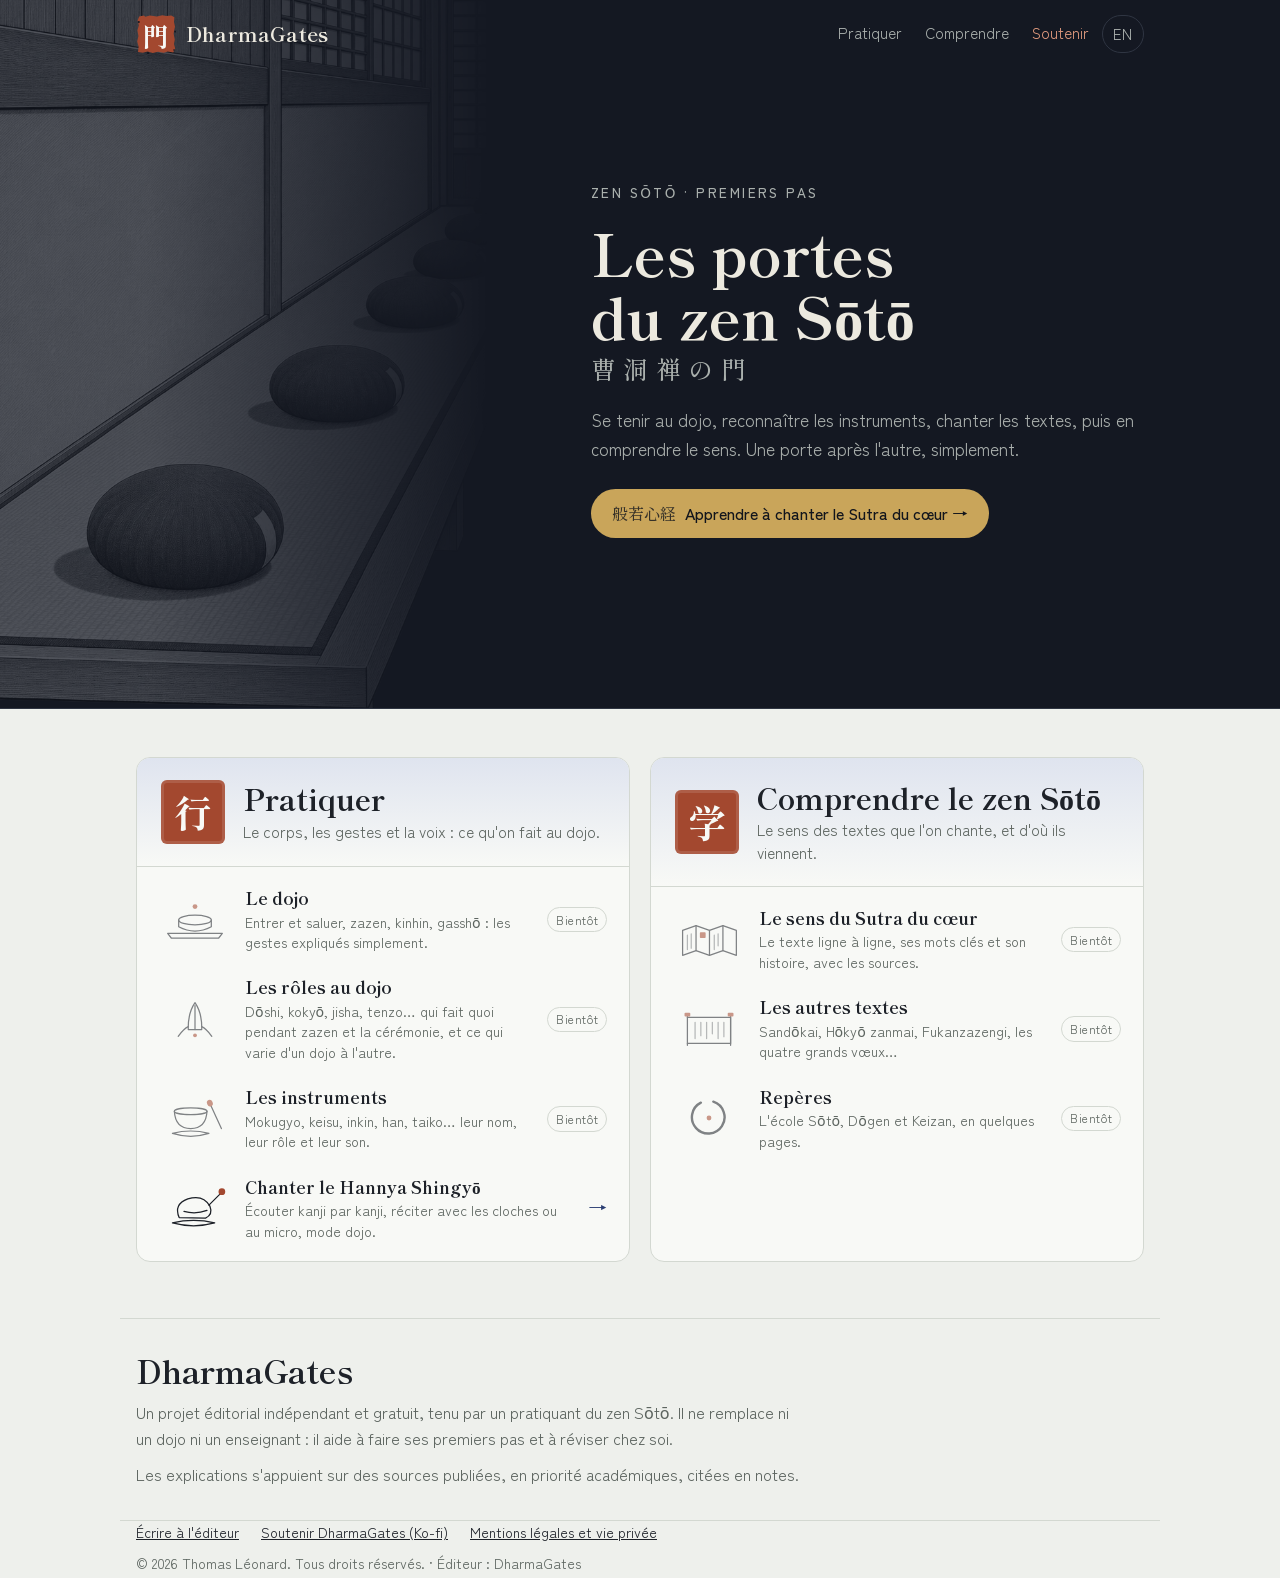
==== index.html @ bea6ca9a "Accueil : estrade du dojo en filigrane sur fond d'encre, calée dans le coin haut gauche (maquette Z2" ====
<!doctype html>
<html lang="fr">
<head>
<meta charset="utf-8">
<meta name="viewport" content="width=device-width,initial-scale=1">
<!-- Généré par outils/accueil-site.py : modifier ce script, pas ce fichier. -->
<title>DharmaGates · Pratiquer et comprendre le zen Sōtō</title>
<meta name="description" content="Apprendre les bases du zen Sōtō : les gestes du dojo, les instruments, le chant des textes, et le sens de ces textes, à commencer par le Sutra du cœur (Hannya Shingyō).">
<link rel="canonical" href="https://dharmagates.eu/">
<link rel="alternate" hreflang="fr" href="https://dharmagates.eu/">
<link rel="alternate" hreflang="en" href="https://dharmagates.eu/en/">
<link rel="alternate" hreflang="x-default" href="https://dharmagates.eu/">
<meta property="og:type" content="website">
<meta property="og:site_name" content="DharmaGates">
<meta property="og:title" content="DharmaGates · Pratiquer et comprendre le zen Sōtō">
<meta property="og:description" content="Les gestes du dojo, les instruments, le chant et le sens des textes, à commencer par le Sutra du cœur.">
<meta property="og:url" content="https://dharmagates.eu/">
<meta property="og:locale" content="fr_FR">
<meta property="og:image" content="https://dharmagates.eu/hannya-shingyo/partage.png">
<meta property="og:image:width" content="1200">
<meta property="og:image:height" content="630">
<meta property="og:image:alt" content="Sceau DharmaGates : le kanji 門 (la porte) sur une pierre rouge usée">
<meta name="twitter:card" content="summary_large_image">
<link rel="icon" href="hannya-shingyo/favicon.svg" type="image/svg+xml">
<link rel="alternate icon" href="hannya-shingyo/hannya.ico">
<link rel="stylesheet" href="https://fonts.googleapis.com/css2?family=Shippori+Mincho:wght@500;700&family=Zen+Kaku+Gothic+New:wght@400;500;700&display=swap">
<link rel="stylesheet" href="site.css">
</head>
<body>

<header class="wrap top">
  <a class="brand" href="./" aria-label="DharmaGates, accueil"><svg class="seal" viewBox="0 0 200 200" aria-hidden="true"><path d="M 16 12 L 40 8 L 46 14 L 70 7 L 104 12 L 132 6 L 150 10 L 176 8 L 192 16 L 190 40 L 195 64 L 188 98 L 194 128 L 190 150 L 196 172 L 186 193 L 160 188 L 138 194 L 110 189 L 84 195 L 58 188 L 34 194 L 10 190 L 13 164 L 6 138 L 12 110 L 7 82 L 14 56 L 8 32 Z"/><g class="wear"><circle cx="14" cy="40" r="5"/><circle cx="60" cy="196" r="6"/><circle cx="196" cy="88" r="5"/><circle cx="190" cy="180" r="4"/></g><text x="100" y="106" text-anchor="middle" dominant-baseline="central" font-weight="700" font-size="128">門</text></svg><span aria-hidden="true">DharmaGates</span></a>
  <nav class="menu" aria-label="Menu principal">
    <ul>
      <li><a href="#pratiquer">Pratiquer</a></li>
      <li><a href="#comprendre">Comprendre</a></li>
      <li class="don" data-don hidden><a data-don href="#">Soutenir</a></li>
      <li class="lang"><a href="en/" hreflang="en" lang="en" aria-label="English version">EN</a></li>
    </ul>
  </nav>
</header>

<main>
  <div class="hero">
    <!-- Fond d'encre qui remonte derrière l'en-tête, avec l'estrade du dojo en filigrane calée dans le coin haut gauche -->
    <div class="encre" aria-hidden="true"><img src="accueil-dojo.webp" alt="" width="926" height="1463"></div>
    <div class="wrap"><div class="hero-text">
      <p class="eyebrow">Zen Sōtō · premiers pas</p>
      <h1>Les portes du zen Sōtō<span class="jp" lang="ja">曹洞禅の門</span></h1>
      <p class="lead">Se tenir au dojo, reconnaître les instruments, chanter les textes, puis en comprendre le sens. Une porte après l'autre, simplement.</p>
      <a class="cta" href="hannya-shingyo/fr/"><span class="jp" lang="ja" aria-hidden="true">般若心経</span> Apprendre à chanter le Sutra du cœur →</a>
    </div></div>
  </div>

  <!-- Deux portes. Une ligne « soon » devient un lien (href) quand sa page est en ligne. -->
  <div class="wrap gates">
    <section class="gate" id="pratiquer" aria-labelledby="g1">
      <header><span class="kanji" lang="ja" aria-hidden="true">行</span><div><h2 id="g1">Pratiquer</h2><p>Le corps, les gestes et la voix : ce qu'on fait au dojo.</p></div></header>
      <ul>
      <li><div class="item soon"><span class="pic" aria-hidden="true"><svg viewBox="0 0 150 100"><path d="M18 78 L132 78 L124 88 L26 88 Z"/><ellipse cx="75" cy="50" rx="34" ry="10"/><path d="M41 50 L41 64 Q75 82 109 64 L109 50"/><circle class="fill" cx="75" cy="22" r="5"/></svg></span><span class="t"><b>Le dojo</b><small>Entrer et saluer, zazen, kinhin, gasshō : les gestes expliqués simplement.</small></span><span class="tag">Bientôt</span></div></li>
      <li><div class="item soon"><span class="pic" aria-hidden="true"><svg viewBox="0 0 150 100"><path d="M75 16 Q60 38 61 72 L89 72 Q90 38 75 16 Z"/><path d="M75 22 L75 72"/><path d="M40 86 Q52 70 61 66 M110 86 Q98 70 89 66"/><circle class="fill" cx="75" cy="84" r="4"/></svg></span><span class="t"><b>Les rôles au dojo</b><small>Dōshi, kokyō, jisha, tenzo… qui fait quoi pendant zazen et la cérémonie, et ce qui varie d'un dojo à l'autre.</small></span><span class="tag">Bientôt</span></div></li>
      <li><div class="item soon"><span class="pic" aria-hidden="true"><svg viewBox="0 0 150 100"><ellipse cx="66" cy="34" rx="34" ry="7"/><path d="M32 34 Q34 70 66 70 Q98 70 100 34"/><path d="M28 80 Q66 70 104 80 Q66 92 28 80 Z"/><path d="M108 22 L130 70"/><ellipse class="fill" cx="106" cy="17" rx="6" ry="7" transform="rotate(-24 106 17)"/></svg></span><span class="t"><b>Les instruments</b><small>Mokugyo, keisu, inkin, han, taiko… leur nom, leur rôle et leur son.</small></span><span class="tag">Bientôt</span></div></li>
      <li><a class="item" href="hannya-shingyo/fr/"><span class="pic" aria-hidden="true"><svg viewBox="0 0 150 100"><path d="M42 70 Q30 42 60 31 Q92 21 106 46 Q113 64 97 71 Z"/><path d="M52 57 Q76 64 100 55"/><path d="M28 81 Q72 71 116 81 Q72 93 28 81 Z"/><path d="M128 20 L104 44"/><circle class="fill" cx="131" cy="16" r="7"/></svg></span><span class="t"><b>Chanter le Hannya Shingyō</b><small>Écouter kanji par kanji, réciter avec les cloches ou au micro, mode dojo.</small></span><span class="go" aria-hidden="true">→</span></a></li>
      </ul>
    </section>
    <section class="gate" id="comprendre" aria-labelledby="g2">
      <header><span class="kanji" lang="ja" aria-hidden="true">学</span><div><h2 id="g2">Comprendre le zen Sōtō</h2><p>Le sens des textes que l'on chante, et d'où ils viennent.</p></div></header>
      <ul>
      <li><div class="item soon"><span class="pic" aria-hidden="true"><svg viewBox="0 0 150 100"><path d="M20 30 L48 20 L76 30 L104 20 L132 30 L132 82 L104 72 L76 82 L48 72 L20 82 Z"/><path d="M48 20 L48 72 M76 30 L76 82 M104 20 L104 72"/><path d="M30 40 L30 70 M38 37 L38 67 M86 40 L86 70 M94 37 L94 62" opacity=".55"/><rect class="fill" x="56" y="34" width="12" height="12" rx="1.5"/></svg></span><span class="t"><b>Le sens du Sutra du cœur</b><small>Le texte ligne à ligne, ses mots clés et son histoire, avec les sources.</small></span><span class="tag">Bientôt</span></div></li>
      <li><div class="item soon"><span class="pic" aria-hidden="true"><svg viewBox="0 0 150 100"><path d="M30 22 L30 84 M120 22 L120 84"/><path d="M30 26 L120 26 L120 80 L30 80" /><path d="M46 36 L46 70 M58 36 L58 64 M70 36 L70 70 M82 36 L82 60 M94 36 L94 70 M106 36 L106 66" opacity=".55"/><rect class="fill" x="24" y="16" width="12" height="8" rx="2"/><rect class="fill" x="114" y="16" width="12" height="8" rx="2"/></svg></span><span class="t"><b>Les autres textes</b><small>Sandōkai, Hōkyō zanmai, Fukanzazengi, les quatre grands vœux…</small></span><span class="tag">Bientôt</span></div></li>
      <li><div class="item soon"><span class="pic" aria-hidden="true"><svg viewBox="0 0 150 100"><path d="M84 16 A34 34 0 1 1 58 18" stroke-width="5"/><circle class="fill" cx="75" cy="50" r="5"/></svg></span><span class="t"><b>Repères</b><small>L'école Sōtō, Dōgen et Keizan, en quelques pages.</small></span><span class="tag">Bientôt</span></div></li>
      </ul>
    </section>
  </div>

  <section class="wrap about" aria-labelledby="apropos">
    <h2 id="apropos">DharmaGates</h2>
    <p>Un projet éditorial indépendant et gratuit, tenu par un pratiquant du zen Sōtō. Il ne remplace ni un dojo ni un enseignant : il aide à faire ses premiers pas et à réviser chez soi.</p>
    <p>Les explications s'appuient sur des sources publiées, en priorité académiques, citées en notes.</p>
  </section>
</main>

<footer class="wrap">
  <ul>
    <li><a href="mailto:dharmagates.contact@gmail.com">Écrire à l'éditeur</a></li>
    <li data-don hidden><a data-don href="#">Soutenir DharmaGates (Ko-fi)</a></li>
    <li><a href="hannya-shingyo/mentions.html">Mentions légales et vie privée</a></li>
  </ul>
  <p>© 2026 Thomas Léonard. Tous droits réservés. · Éditeur : DharmaGates</p>
</footer>

<script src="hannya-shingyo/dons.js"></script>
</body>
</html>
---- site.css ----
/* Accueil du site DharmaGates : mêmes couleurs, polices et sceau que l'outil Hannya Shingyō. */
:root{
  --bg:#eef0ec; --surface:#f8f9f6; --ink:#1d2128; --muted:#5d6560; --line:#d3d8d1;
  --accent:#2c3f73; --accent-soft:#dfe4ef; --on-accent:#f8f9f6; --seal:#a3482f; --soon:#e6e8e3;
  --f-display:"Shippori Mincho","Yu Mincho","Hiragino Mincho ProN",Georgia,serif;
  --f-body:"Zen Kaku Gothic New","Yu Gothic","Segoe UI",system-ui,sans-serif;
  color-scheme:light;
}
@media (prefers-color-scheme:dark){
  :root:not([data-theme="light"]){
    --bg:#12151c; --surface:#1a1e27; --ink:#e6e4dc; --muted:#9aa09a; --line:#2d323d;
    --accent:#c9a55a; --accent-soft:#29271f; --on-accent:#12151c; --soon:#20242d; color-scheme:dark;
  }
}
:root[data-theme="dark"]{
  --bg:#12151c; --surface:#1a1e27; --ink:#e6e4dc; --muted:#9aa09a; --line:#2d323d;
  --accent:#c9a55a; --accent-soft:#29271f; --on-accent:#12151c; --soon:#20242d; color-scheme:dark;
}
*{box-sizing:border-box}
html{scroll-behavior:smooth}
html,body{margin:0}
body{background:var(--bg);color:var(--ink);font:16px/1.65 var(--f-body)}
a{color:inherit}
:focus-visible{outline:2px solid var(--accent);outline-offset:2px}
.wrap{max-width:1040px;margin:0 auto;padding:0 16px}

/* En-tête : sceau + nom à gauche, menu à droite (sous le nom sur téléphone) */
.top{display:flex;align-items:center;justify-content:space-between;gap:12px 24px;flex-wrap:wrap;padding-top:14px;padding-bottom:14px}
.brand{display:inline-flex;align-items:center;gap:10px;color:var(--ink);text-decoration:none}
.brand .seal{width:40px;height:40px;flex:none}
.brand .seal path{fill:var(--seal)}
.brand .seal .wear{fill:var(--bg)}
.brand .seal text{fill:#f8f9f6;font-family:var(--f-display)}
.brand span{font:700 20px/1 var(--f-display);letter-spacing:.01em}
.menu ul{list-style:none;margin:0;padding:0;display:flex;flex-wrap:wrap;gap:4px 2px}
.menu a{display:block;padding:.35em .7em;border-radius:999px;text-decoration:none;font-size:.95em;color:var(--muted)}
.menu a:hover,.menu a:focus-visible{color:var(--ink);background:var(--accent-soft)}
.menu .don a{color:var(--seal)}
.menu .lang a{border:1px solid var(--line)}
@media (prefers-color-scheme:dark){:root:not([data-theme="light"]) .menu .don a{color:#d98a6e}}
:root[data-theme="dark"] .menu .don a{color:#d98a6e}

/* Ouverture : en-tête et titre sur fond d'encre, l'estrade du dojo en filigrane dans le coin haut gauche.
   Le fond (.encre) remonte derrière l'en-tête ; l'image est rognée en haut et à gauche et s'efface vers la droite. */
.top,.hero{--ink:#ece9df;--muted:#aab0ad;--line:#2f3542;--accent:#c9a55a;--accent-soft:#262b38;--on-accent:#12151c;--bg:#141822;color:var(--ink)}
.top{position:relative;z-index:2}
.top .menu .don a{color:#e09a7e}
body{overflow-x:hidden}
.hero{position:relative;padding:0;border-bottom:1px solid #2f3542}
.hero .encre{position:absolute;left:0;right:0;bottom:0;top:-220px;z-index:0;overflow:hidden;background:#141822;pointer-events:none}
.hero .encre img{position:absolute;left:-72px;top:-78px;height:calc(100% + 152px);width:auto;opacity:.26;
  -webkit-mask:linear-gradient(90deg,#000 34%,transparent 88%);mask:linear-gradient(90deg,#000 34%,transparent 88%)}
.hero .wrap{position:relative;z-index:1;min-height:min(640px,74vh);display:flex;align-items:center}
.hero-text{margin-left:min(43vw,455px);max-width:620px;padding:20px 0 76px}
.eyebrow{margin:0;font:500 .85em var(--f-body);letter-spacing:.18em;text-transform:uppercase;color:var(--muted)}
h1{font:700 clamp(36px,4.6vw,64px)/1.08 var(--f-display);margin:.3em 0 0;max-width:13em;text-wrap:balance}
h1 .jp{display:block;margin-top:.35em;font-size:.42em;font-weight:500;letter-spacing:.3em;color:var(--muted)}
.lead{max-width:34em;margin:1.4em 0 0;font-size:1.08em;color:var(--muted)}

/* Bouton d'entrée directe dans l'outil, sous l'accroche */
.cta{display:inline-flex;align-items:center;gap:.6em;margin-top:26px;padding:.7em 1.3em;border-radius:999px;background:var(--accent);color:var(--on-accent);text-decoration:none;font-weight:500}
.cta:hover,.cta:focus-visible{filter:brightness(1.1)}
.cta .jp{font-family:var(--f-display);opacity:.8;white-space:nowrap}
@media (max-width:420px){.cta .jp{display:none}}

/* Les deux portes : Pratiquer (行) et Comprendre (学) */
.gates{display:grid;grid-template-columns:1fr 1fr;gap:20px;padding-top:48px}
.gate{background:var(--surface);border:1px solid var(--line);border-radius:14px;overflow:hidden;scroll-margin-top:16px}
.gate > header{display:flex;gap:18px;align-items:center;padding:22px 24px;border-bottom:1px solid var(--line);background:linear-gradient(var(--accent-soft),var(--surface))}
.gate .kanji{flex:none;display:flex;align-items:center;justify-content:center;width:64px;height:64px;border-radius:6px;background:var(--seal);color:#f8f9f6;font:700 38px/1 var(--f-display);box-shadow:inset 0 0 0 3px rgba(255,255,255,.12)}
.gate h2{font:700 clamp(24px,3vw,30px)/1.15 var(--f-display);margin:0}
.gate header p{margin:.25em 0 0;color:var(--muted);font-size:.95em;line-height:1.5}
.gate ul{list-style:none;margin:0;padding:8px}
.item{display:flex;gap:14px;align-items:center;padding:12px 14px;border-radius:10px;text-decoration:none;color:inherit}
a.item:hover,a.item:focus-visible{background:var(--accent-soft)}
.item .pic{flex:none;width:72px;height:52px;color:var(--ink)}
.item .pic svg{width:100%;height:100%;fill:none;stroke:currentColor;stroke-width:2.6;stroke-linecap:round;stroke-linejoin:round}
.item .pic svg .fill{fill:var(--seal);stroke:none}
.item .t{flex:1;min-width:0}
.item b{display:block;font:700 1.08em/1.3 var(--f-display)}
.item small{display:block;color:var(--muted);font-size:.88em;line-height:1.45;margin-top:.15em}
.item .go{flex:none;color:var(--accent);font-size:1.2em}
.item.soon .pic{opacity:.55}
.tag{flex:none;align-self:center;font-size:.75em;letter-spacing:.05em;padding:.15em .65em;border-radius:999px;border:1px solid var(--line);color:var(--muted);white-space:nowrap}
@media (max-width:760px){.gates{grid-template-columns:1fr}}
@media (max-width:420px){.item{gap:10px;padding:12px 8px}.item .pic{width:52px;height:40px}.gate > header{padding:18px 16px}}

/* Ce qu'est le site, en deux phrases */
.about{margin-top:56px;padding-top:32px;padding-bottom:32px;border-top:1px solid var(--line);border-bottom:1px solid var(--line)}
.about h2{font:700 clamp(24px,3.4vw,32px)/1.2 var(--f-display);margin:0}
.about p{max-width:42em;margin:.6em 0 0;color:var(--muted)}

footer{padding:28px 0 40px;font-size:.88em;color:var(--muted)}
footer ul{list-style:none;padding:0;margin:0 0 .6em;display:flex;flex-wrap:wrap;gap:6px 22px}
footer a{color:var(--ink)}
footer p{margin:.2em 0}

@media (max-width:900px){
  .hero .wrap{min-height:0;display:block}
  .hero-text{margin-left:0;padding:150px 0 60px}
  .hero .encre img{left:-45px;height:calc(100% + 120px);opacity:.14;-webkit-mask:none;mask:none}
}
@media (max-width:600px){
  .top{flex-direction:column;align-items:flex-start}
}
@media (prefers-reduced-motion:reduce){html{scroll-behavior:auto}}
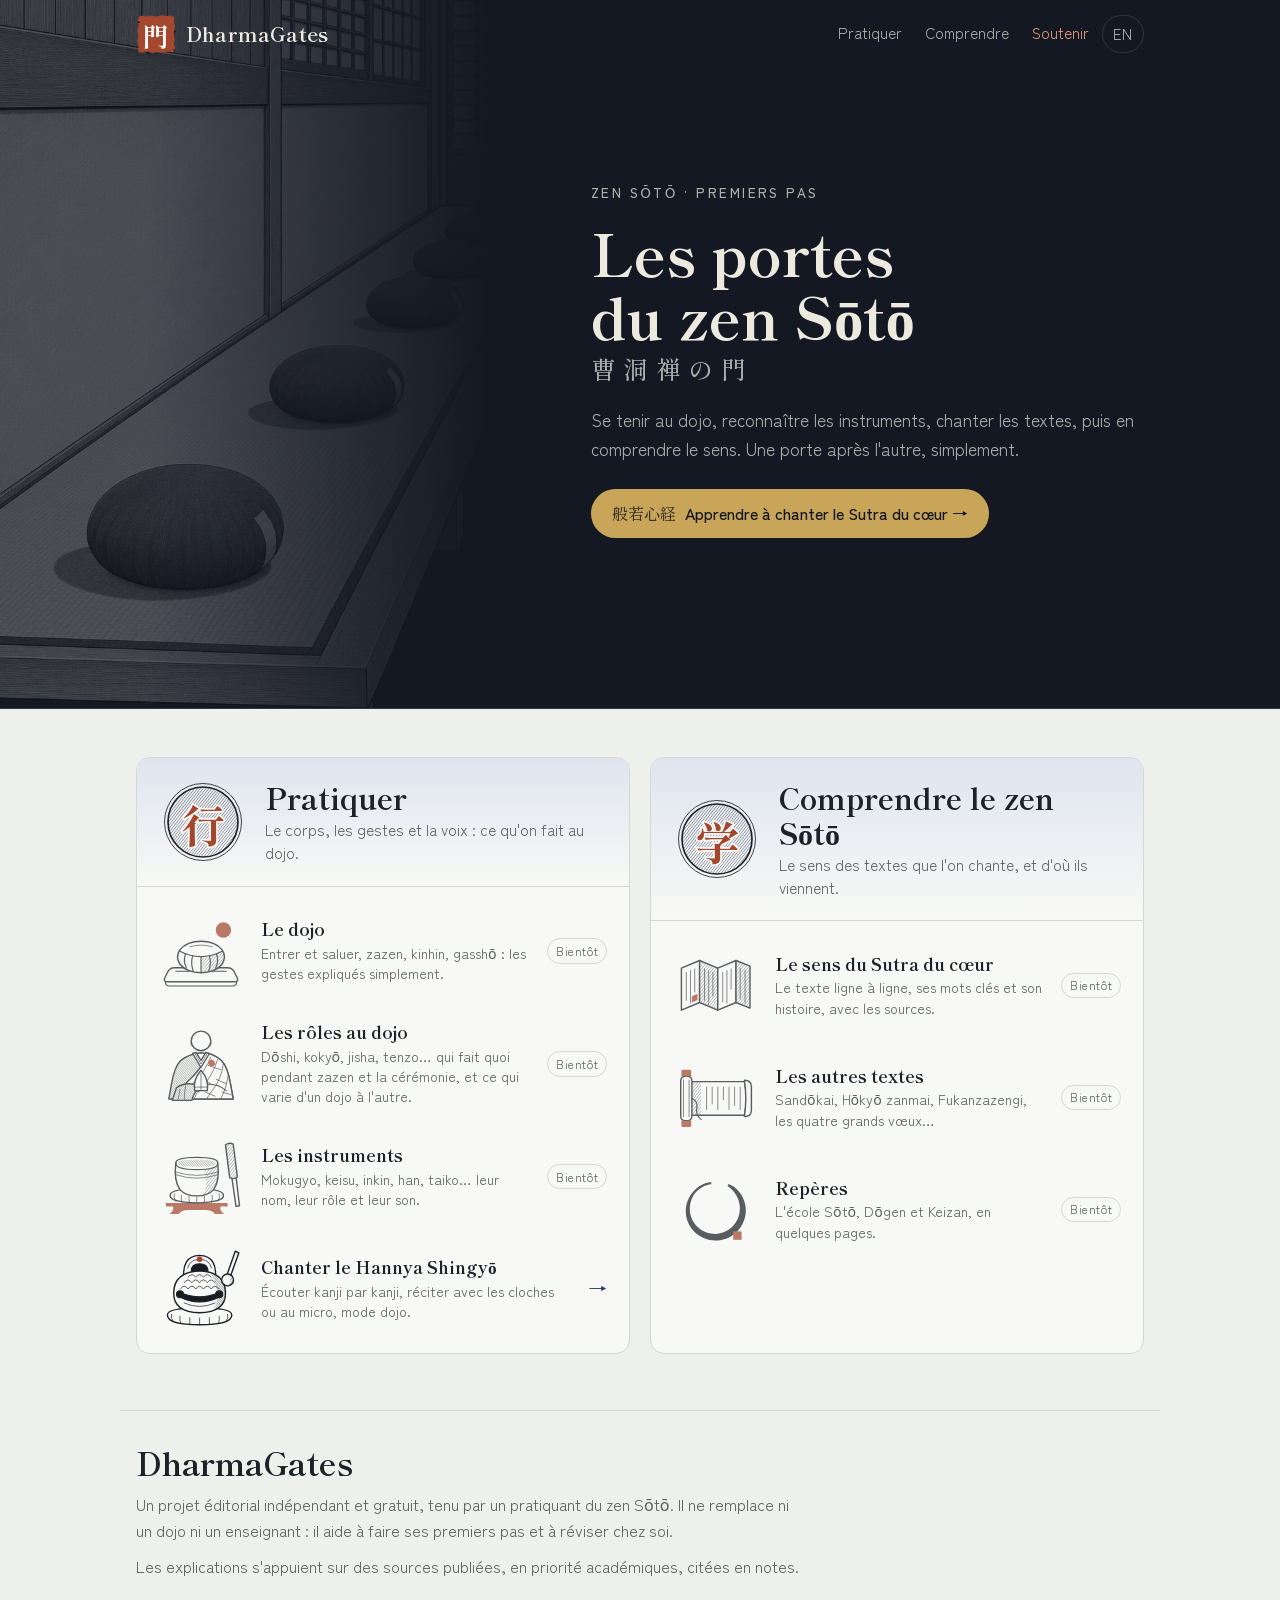
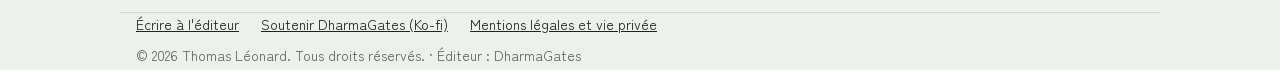
==== commit 24c56abd: "Accueil : emblèmes et pictogrammes façon gravure (trait fin, hachures, touche rouge) Les deux portes" ====
--- a/index.html
+++ b/index.html
@@ -27,6 +27,7 @@
 <link rel="stylesheet" href="site.css">
 </head>
 <body>
+<svg class="defs" width="0" height="0" aria-hidden="true"><defs><pattern id="hach" width="3.2" height="3.2" patternUnits="userSpaceOnUse" patternTransform="rotate(38)"><line class="hl" x1="0" y1="0" x2="0" y2="3.2"/></pattern><pattern id="hach2" width="2.4" height="2.4" patternUnits="userSpaceOnUse" patternTransform="rotate(-42)"><line class="hl" x1="0" y1="0" x2="0" y2="2.4"/></pattern></defs></svg>
 
 <header class="wrap top">
   <a class="brand" href="./" aria-label="DharmaGates, accueil"><svg class="seal" viewBox="0 0 200 200" aria-hidden="true"><path d="M 16 12 L 40 8 L 46 14 L 70 7 L 104 12 L 132 6 L 150 10 L 176 8 L 192 16 L 190 40 L 195 64 L 188 98 L 194 128 L 190 150 L 196 172 L 186 193 L 160 188 L 138 194 L 110 189 L 84 195 L 58 188 L 34 194 L 10 190 L 13 164 L 6 138 L 12 110 L 7 82 L 14 56 L 8 32 Z"/><g class="wear"><circle cx="14" cy="40" r="5"/><circle cx="60" cy="196" r="6"/><circle cx="196" cy="88" r="5"/><circle cx="190" cy="180" r="4"/></g><text x="100" y="106" text-anchor="middle" dominant-baseline="central" font-weight="700" font-size="128">門</text></svg><span aria-hidden="true">DharmaGates</span></a>
@@ -55,20 +56,20 @@
   <!-- Deux portes. Une ligne « soon » devient un lien (href) quand sa page est en ligne. -->
   <div class="wrap gates">
     <section class="gate" id="pratiquer" aria-labelledby="g1">
-      <header><span class="kanji" lang="ja" aria-hidden="true">行</span><div><h2 id="g1">Pratiquer</h2><p>Le corps, les gestes et la voix : ce qu'on fait au dojo.</p></div></header>
+      <header><span class="embleme" aria-hidden="true"><svg viewBox="0 0 120 120"><circle class="e-h" cx="60" cy="60" r="50"/><circle class="e-r1" cx="60" cy="60" r="55"/><circle class="e-r2" cx="60" cy="60" r="50"/><text x="60" y="62" text-anchor="middle" dominant-baseline="central" lang="ja">行</text></svg></span><div><h2 id="g1">Pratiquer</h2><p>Le corps, les gestes et la voix : ce qu'on fait au dojo.</p></div></header>
       <ul>
-      <li><div class="item soon"><span class="pic" aria-hidden="true"><svg viewBox="0 0 150 100"><path d="M18 78 L132 78 L124 88 L26 88 Z"/><ellipse cx="75" cy="50" rx="34" ry="10"/><path d="M41 50 L41 64 Q75 82 109 64 L109 50"/><circle class="fill" cx="75" cy="22" r="5"/></svg></span><span class="t"><b>Le dojo</b><small>Entrer et saluer, zazen, kinhin, gasshō : les gestes expliqués simplement.</small></span><span class="tag">Bientôt</span></div></li>
-      <li><div class="item soon"><span class="pic" aria-hidden="true"><svg viewBox="0 0 150 100"><path d="M75 16 Q60 38 61 72 L89 72 Q90 38 75 16 Z"/><path d="M75 22 L75 72"/><path d="M40 86 Q52 70 61 66 M110 86 Q98 70 89 66"/><circle class="fill" cx="75" cy="84" r="4"/></svg></span><span class="t"><b>Les rôles au dojo</b><small>Dōshi, kokyō, jisha, tenzo… qui fait quoi pendant zazen et la cérémonie, et ce qui varie d'un dojo à l'autre.</small></span><span class="tag">Bientôt</span></div></li>
-      <li><div class="item soon"><span class="pic" aria-hidden="true"><svg viewBox="0 0 150 100"><ellipse cx="66" cy="34" rx="34" ry="7"/><path d="M32 34 Q34 70 66 70 Q98 70 100 34"/><path d="M28 80 Q66 70 104 80 Q66 92 28 80 Z"/><path d="M108 22 L130 70"/><ellipse class="fill" cx="106" cy="17" rx="6" ry="7" transform="rotate(-24 106 17)"/></svg></span><span class="t"><b>Les instruments</b><small>Mokugyo, keisu, inkin, han, taiko… leur nom, leur rôle et leur son.</small></span><span class="tag">Bientôt</span></div></li>
-      <li><a class="item" href="hannya-shingyo/fr/"><span class="pic" aria-hidden="true"><svg viewBox="0 0 150 100"><path d="M42 70 Q30 42 60 31 Q92 21 106 46 Q113 64 97 71 Z"/><path d="M52 57 Q76 64 100 55"/><path d="M28 81 Q72 71 116 81 Q72 93 28 81 Z"/><path d="M128 20 L104 44"/><circle class="fill" cx="131" cy="16" r="7"/></svg></span><span class="t"><b>Chanter le Hannya Shingyō</b><small>Écouter kanji par kanji, réciter avec les cloches ou au micro, mode dojo.</small></span><span class="go" aria-hidden="true">→</span></a></li>
+      <li><div class="item soon"><span class="pic" aria-hidden="true"><svg viewBox="0 0 120 120"><circle class="a" cx="92" cy="30" r="11"/><path class="s" d="M22 84 L98 84 Q104 84 107 89 L112 99 Q114 104 107 104 L13 104 Q6 104 8 99 L13 89 Q16 84 22 84 Z"/><path class="d" d="M9 104 Q9 110 15 110 L105 110 Q111 110 111 104"/><path class="d" d="M24 89 L96 89"/><path class="s" d="M30 58 Q23 68 30 79 Q40 91 60 91 Q80 91 90 79 Q97 68 90 58 Q80 46 60 46 Q40 46 30 58 Z"/><path class="h" d="M60 69 Q78 68 91 60 Q96 69 90 79 Q80 91 60 91 Z"/><path class="d" d="M29 60 Q60 76 91 60"/><path class="d" d="M38 64 Q34 74 39 84 M48 67 Q45 78 49 89 M60 68 L60 91 M72 67 Q75 78 71 89 M82 64 Q86 74 81 84"/><path class="d f" d="M44 54 Q60 49 76 54"/></svg></span><span class="t"><b>Le dojo</b><small>Entrer et saluer, zazen, kinhin, gasshō : les gestes expliqués simplement.</small></span><span class="tag">Bientôt</span></div></li>
+      <li><div class="item soon"><span class="pic" aria-hidden="true"><svg viewBox="0 0 120 120"><path class="s" d="M60 44 Q42 46 31 55 Q22 64 18 88 L14 110 L106 110 L102 88 Q98 64 89 55 Q78 46 60 44 Z"/><path class="h l" d="M60 44 Q42 46 31 55 Q22 64 18 88 L14 110 L26 110 Q31 93 45 81 Q58 69 66 53 L60 63 L50 45 Z"/><path class="s" d="M71 45 Q80 47 89 55 Q98 64 102 88 L106 110 L26 110 Q31 93 45 81 Q58 69 66 53 Z"/><path class="d f" d="M74 50 Q66 70 52 84 Q38 97 34 110 M84 53 Q76 78 62 92 Q52 102 50 110 M92 60 Q88 84 76 98 Q70 106 68 110 M99 76 Q96 96 88 110"/><path class="d f" d="M70 62 L88 68 M58 80 L74 88 M82 82 L96 88 M44 94 L58 100 M66 100 L80 106 M90 100 L103 104"/><path class="s" d="M48 45 L60 65 L72 45 L67 43.5 L60 55 L53 43.5 Z"/><path class="d f" d="M51 44.5 L60 60 L69 44.5"/><path class="s" d="M51 89 Q36 86 25 94 L19 112 L47 112 Q49 103 54 98 Z"/><path class="h l" d="M51 89 Q36 86 25 94 L19 112 L47 112 Q49 103 54 98 Z"/><path class="d f" d="M30 96 Q29 104 27 112 M38 91 Q36 102 36 112"/><path class="d" d="M69 89 Q84 88 96 98"/><path class="s" d="M51 98 Q48 83 60 69 Q72 83 69 98 Z"/><path class="d f" d="M60 73 L60 98 M52 93 L68 93"/><circle class="s" cx="60" cy="27" r="14"/><path class="d f" d="M46 28 Q44 31 47 34 M74 28 Q76 31 73 34"/><path class="a" d="M72 55 q4 -3 7 1 q3 4 -1 7 q-4 2 -7 -2 q-2 -3 1 -6 Z"/></svg></span><span class="t"><b>Les rôles au dojo</b><small>Dōshi, kokyō, jisha, tenzo… qui fait quoi pendant zazen et la cérémonie, et ce qui varie d'un dojo à l'autre.</small></span><span class="tag">Bientôt</span></div></li>
+      <li><div class="item soon"><span class="pic" aria-hidden="true"><svg viewBox="0 0 120 120"><path class="s" d="M104 60 L110 59 L115 101 L110 102 Z"/><path class="s" d="M95 14 Q101 10 106 13 L112 60 Q107 64 101 61 Z"/><path class="h" d="M95 14 Q101 10 106 13 L112 60 Q107 64 101 61 Z"/><path class="a" d="M10 97 H98 V102 H10 Z M20 102 H88 Q86 107 93 113 H80 Q76 107 66 107 H42 Q32 107 28 113 H15 Q22 107 20 102 Z"/><path class="s" d="M16 86 Q16 77 54 77 Q92 77 92 86 Q93 96 54 97 Q15 96 16 86 Z"/><path class="d f" d="M22 84 Q20 90 24 95 M32 86 Q31 92 33 96.5 M43 87.5 Q42.5 93 43.5 97 M54 88 L54 97 M65 87.5 Q65.5 93 64.5 97 M76 86 Q77 92 75 96.5 M86 84 Q88 90 84 95"/><path class="s" d="M24 40 Q24 32 54 32 Q84 32 84 40 Q87 66 78 78 Q70 87 54 87 Q38 87 30 78 Q21 66 24 40 Z"/><path class="h l" d="M27.5 40 Q27.5 35.5 54 35.5 Q80.5 35.5 80.5 40 Q80.5 45.5 54 45.5 Q27.5 45.5 27.5 40 Z"/><path class="h" d="M64 50 Q76 49 84 43 Q87 66 78 78 Q72 85 62 86.5 Q72 70 64 50 Z"/><path class="d" d="M24 40 Q24 49.5 54 49.5 Q84 49.5 84 40"/><path class="d f" d="M24.5 53 Q54 62.5 83.5 53 M25 57 Q54 66.5 83 57"/></svg></span><span class="t"><b>Les instruments</b><small>Mokugyo, keisu, inkin, han, taiko… leur nom, leur rôle et leur son.</small></span><span class="tag">Bientôt</span></div></li>
+      <li><a class="item" href="hannya-shingyo/fr/"><span class="pic" aria-hidden="true"><svg viewBox="0 0 120 120"><path class="s" d="M12 97 Q12 87 58 87 Q104 87 104 97 Q104 111 58 111 Q12 111 12 97 Z"/><path class="d f" d="M18 96 Q16 101 20 106 M30 99 Q29 104 31 109 M44 101 L44 110.5 M58 101.5 L58 111 M72 101 L72 110.5 M86 99 Q87 104 85 109 M98 96 Q100 101 96 106"/><path class="s" d="M36 48 Q31 13 58 12 Q85 13 80 48 Z"/><path class="s" d="M21 66 Q21 36 58 34 Q95 36 95 66 Q95 93 58 94 Q21 93 21 66 Z"/><path class="h l" d="M74 37 Q95 44 95 66 Q95 86 78 91.5 Q90 64 74 37 Z"/><path class="hole" d="M46 34.6 Q46 24 58 24 Q70 24 70 34.6 Q58 33.4 46 34.6 Z"/><path class="d f" d="M41 30 Q44 19 54 18 M75 30 Q72 19 62 18"/><path class="d f" d="M36 51 q5.5 -8 11 0 q5.5 -8 11 0 q5.5 -8 11 0 q5.5 -8 11 0 M30.5 60 q5.5 -8 11 0 q5.5 -8 11 0 q5.5 -8 11 0 q5.5 -8 11 0 q5.5 -8 11 0 M41.5 43 q5.5 -7 11 0 q5.5 -7 11 0 q5.5 -7 11 0"/><path class="hole" d="M29 71 Q58 86 87 71 Q90 66 85 65.5 Q58 77 31 65.5 Q26 66 29 71 Z"/><circle class="hole" cx="30" cy="67.5" r="5"/><circle class="hole" cx="86" cy="67.5" r="5"/><path class="d f" d="M36 80 Q58 90 80 80"/><circle class="a" cx="58" cy="17.5" r="4"/><path class="s" d="M109 6 L114 8.5 L102 42 L97 40 Z"/><circle class="s" cx="98" cy="47" r="8.5"/><path class="h" d="M98 38.5 a8.5 8.5 0 0 1 0 17 a12 12 0 0 0 0 -17 Z"/></svg></span><span class="t"><b>Chanter le Hannya Shingyō</b><small>Écouter kanji par kanji, réciter avec les cloches ou au micro, mode dojo.</small></span><span class="go" aria-hidden="true">→</span></a></li>
       </ul>
     </section>
     <section class="gate" id="comprendre" aria-labelledby="g2">
-      <header><span class="kanji" lang="ja" aria-hidden="true">学</span><div><h2 id="g2">Comprendre le zen Sōtō</h2><p>Le sens des textes que l'on chante, et d'où ils viennent.</p></div></header>
+      <header><span class="embleme" aria-hidden="true"><svg viewBox="0 0 120 120"><circle class="e-h" cx="60" cy="60" r="50"/><circle class="e-r1" cx="60" cy="60" r="55"/><circle class="e-r2" cx="60" cy="60" r="50"/><text x="60" y="62" text-anchor="middle" dominant-baseline="central" lang="ja">学</text></svg></span><div><h2 id="g2">Comprendre le zen Sōtō</h2><p>Le sens des textes que l'on chante, et d'où ils viennent.</p></div></header>
       <ul>
-      <li><div class="item soon"><span class="pic" aria-hidden="true"><svg viewBox="0 0 150 100"><path d="M20 30 L48 20 L76 30 L104 20 L132 30 L132 82 L104 72 L76 82 L48 72 L20 82 Z"/><path d="M48 20 L48 72 M76 30 L76 82 M104 20 L104 72"/><path d="M30 40 L30 70 M38 37 L38 67 M86 40 L86 70 M94 37 L94 62" opacity=".55"/><rect class="fill" x="56" y="34" width="12" height="12" rx="1.5"/></svg></span><span class="t"><b>Le sens du Sutra du cœur</b><small>Le texte ligne à ligne, ses mots clés et son histoire, avec les sources.</small></span><span class="tag">Bientôt</span></div></li>
-      <li><div class="item soon"><span class="pic" aria-hidden="true"><svg viewBox="0 0 150 100"><path d="M30 22 L30 84 M120 22 L120 84"/><path d="M30 26 L120 26 L120 80 L30 80" /><path d="M46 36 L46 70 M58 36 L58 64 M70 36 L70 70 M82 36 L82 60 M94 36 L94 70 M106 36 L106 66" opacity=".55"/><rect class="fill" x="24" y="16" width="12" height="8" rx="2"/><rect class="fill" x="114" y="16" width="12" height="8" rx="2"/></svg></span><span class="t"><b>Les autres textes</b><small>Sandōkai, Hōkyō zanmai, Fukanzazengi, les quatre grands vœux…</small></span><span class="tag">Bientôt</span></div></li>
-      <li><div class="item soon"><span class="pic" aria-hidden="true"><svg viewBox="0 0 150 100"><path d="M84 16 A34 34 0 1 1 58 18" stroke-width="5"/><circle class="fill" cx="75" cy="50" r="5"/></svg></span><span class="t"><b>Repères</b><small>L'école Sōtō, Dōgen et Keizan, en quelques pages.</small></span><span class="tag">Bientôt</span></div></li>
+      <li><div class="item soon"><span class="pic" aria-hidden="true"><svg viewBox="0 0 120 120"><path class="s" d="M12 36 L38 25 L38 85 L12 96 Z"/><path class="s" d="M38 25 L64 36 L64 96 L38 85 Z"/><path class="s" d="M64 36 L90 25 L90 85 L64 96 Z"/><path class="s" d="M90 25 L110 33 L110 93 L90 85 Z"/><path class="h" d="M38 25 L64 36 L64 96 L38 85 Z"/><path class="h" d="M90 25 L110 33 L110 93 L90 85 Z"/><path class="d f" d="M19 42 L19 82 M25 39.5 L25 86 M31 37 L31 70 M45 37 L45 82 M51 39.5 L51 88 M57 42 L57 76 M71 42 L71 84 M77 39.5 L77 86 M83 37 L83 66 M96 36 L96 80 M103 39 L103 86"/><path class="a" d="M27 76 L35 72.6 L35 81.6 L27 85 Z"/></svg></span><span class="t"><b>Le sens du Sutra du cœur</b><small>Le texte ligne à ligne, ses mots clés et son histoire, avec les sources.</small></span><span class="tag">Bientôt</span></div></li>
+      <li><div class="item soon"><span class="pic" aria-hidden="true"><svg viewBox="0 0 120 120"><path class="s" d="M26 38 L102 38 Q107 62 102 86 L26 86 Z"/><path class="h" d="M26 38 L40 38 L40 86 L26 86 Z"/><path class="d f" d="M48 46 L48 78 M56 46 L56 70 M64 46 L64 78 M72 46 L72 64 M80 46 L80 78 M88 46 L88 72 M96 46 L96 78"/><path class="s" d="M102 36 Q112 36 112 45 L112 79 Q112 88 102 88 Q106 62 102 36 Z"/><path class="s" d="M19 30 Q11 30 11 37 L11 87 Q11 94 19 94 Q27 94 27 87 L27 37 Q27 30 19 30 Z"/><path class="d f" d="M15 36 L15 88 M23 36 L23 88"/><path class="a" d="M14 21 H24 Q26 21 26 23 V30 H12 V23 Q12 21 14 21 Z M12 94 H26 V101 Q26 103 24 103 H14 Q12 103 12 101 Z"/><path class="d" d="M27 62 Q36 66 34 76 Q32 86 40 92"/></svg></span><span class="t"><b>Les autres textes</b><small>Sandōkai, Hōkyō zanmai, Fukanzazengi, les quatre grands vœux…</small></span><span class="tag">Bientôt</span></div></li>
+      <li><div class="item soon"><span class="pic" aria-hidden="true"><svg viewBox="0 0 120 120"><path class="s brush" d="M79.5 24.3 L83.1 25.9 L86.5 28.0 L89.7 30.5 L92.6 33.3 L95.2 36.3 L97.6 39.7 L99.6 43.2 L101.2 47.0 L102.5 50.9 L103.4 54.9 L103.9 59.0 L104.0 63.2 L103.7 67.3 L102.9 71.4 L101.8 75.4 L100.3 79.3 L98.5 83.0 L96.3 86.6 L93.7 89.9 L90.8 92.9 L87.7 95.7 L84.3 98.1 L80.7 100.2 L76.9 102.0 L72.9 103.3 L68.9 104.3 L64.8 104.9 L60.6 105.0 L56.5 104.8 L52.4 104.2 L48.4 103.2 L44.5 101.8 L40.8 100.1 L37.3 98.0 L34.0 95.6 L30.9 92.9 L28.1 89.9 L25.7 86.7 L23.5 83.3 L21.8 79.7 L20.3 75.9 L19.2 72.1 L18.6 68.2 L18.2 64.2 L18.3 60.3 L18.7 56.4 L19.5 52.5 L20.7 48.8 L22.2 45.2 L24.0 41.8 L26.1 38.7 L28.5 35.7 L31.1 32.9 L33.9 30.3 L36.9 28.0 L40.1 26.0 L43.5 24.4 L47.1 23.0 L50.7 22.0 L54.4 21.3 L54.9 24.5 L51.4 25.1 L48.1 26.0 L44.8 27.3 L41.7 28.8 L38.8 30.7 L36.0 32.8 L33.4 35.2 L31.1 37.8 L29.2 40.7 L27.6 43.8 L26.3 47.0 L25.2 50.2 L24.5 53.6 L24.1 57.0 L24.0 60.4 L24.2 63.8 L24.7 67.1 L25.6 70.4 L26.7 73.5 L28.1 76.5 L29.8 79.4 L31.8 82.1 L34.0 84.6 L36.4 86.9 L39.0 88.9 L41.7 90.7 L44.6 92.2 L47.7 93.5 L50.8 94.4 L54.0 95.1 L57.2 95.5 L60.5 95.6 L63.7 95.3 L66.9 94.8 L70.1 94.0 L73.1 92.9 L76.1 91.5 L78.9 89.9 L81.6 88.0 L84.0 85.9 L86.3 83.6 L88.4 81.0 L90.2 78.3 L91.8 75.4 L93.1 72.4 L94.1 69.3 L94.9 66.0 L95.3 62.7 L95.5 59.4 L95.4 56.0 L94.9 52.7 L94.1 49.4 L93.1 46.1 L91.7 43.0 L90.1 39.9 L88.2 37.0 L86.0 34.3 L83.6 31.7 L80.9 29.3 L78.0 27.1 Z"/><path class="a" d="M86 92 h12 v12 h-12 Z"/></svg></span><span class="t"><b>Repères</b><small>L'école Sōtō, Dōgen et Keizan, en quelques pages.</small></span><span class="tag">Bientôt</span></div></li>
       </ul>
     </section>
   </div>
--- a/site.css
+++ b/site.css
@@ -66,24 +66,37 @@
 /* Les deux portes : Pratiquer (行) et Comprendre (学) */
 .gates{display:grid;grid-template-columns:1fr 1fr;gap:20px;padding-top:48px}
 .gate{background:var(--surface);border:1px solid var(--line);border-radius:14px;overflow:hidden;scroll-margin-top:16px}
-.gate > header{display:flex;gap:18px;align-items:center;padding:22px 24px;border-bottom:1px solid var(--line);background:linear-gradient(var(--accent-soft),var(--surface))}
-.gate .kanji{flex:none;display:flex;align-items:center;justify-content:center;width:64px;height:64px;border-radius:6px;background:var(--seal);color:#f8f9f6;font:700 38px/1 var(--f-display);box-shadow:inset 0 0 0 3px rgba(255,255,255,.12)}
+.gate > header{display:flex;gap:20px;align-items:center;padding:22px 24px;border-bottom:1px solid var(--line);background:linear-gradient(var(--accent-soft),var(--surface))}
+.embleme{flex:none;width:84px;height:84px;display:block}
+.embleme svg{width:100%;height:100%;display:block;overflow:visible}
+.embleme text{font:700 64px var(--f-display);fill:var(--seal);stroke:var(--surface);stroke-width:5;paint-order:stroke}
+.e-h{fill:url(#hach)}.e-r1{fill:none;stroke:var(--ink);stroke-width:1.2}.e-r2{fill:none;stroke:var(--ink);stroke-width:2.4}
 .gate h2{font:700 clamp(24px,3vw,30px)/1.15 var(--f-display);margin:0}
 .gate header p{margin:.25em 0 0;color:var(--muted);font-size:.95em;line-height:1.5}
 .gate ul{list-style:none;margin:0;padding:8px}
-.item{display:flex;gap:14px;align-items:center;padding:12px 14px;border-radius:10px;text-decoration:none;color:inherit}
+.item{display:flex;gap:18px;align-items:center;padding:14px;border-radius:10px;text-decoration:none;color:inherit}
 a.item:hover,a.item:focus-visible{background:var(--accent-soft)}
-.item .pic{flex:none;width:72px;height:52px;color:var(--ink)}
-.item .pic svg{width:100%;height:100%;fill:none;stroke:currentColor;stroke-width:2.6;stroke-linecap:round;stroke-linejoin:round}
-.item .pic svg .fill{fill:var(--seal);stroke:none}
+/* Pictogrammes façon gravure : trait fin, hachures, une touche du rouge du sceau */
+.defs{position:absolute}
+.hl{stroke:var(--ink);stroke-width:.9}
+.item .pic{flex:none;width:84px;height:84px}
+.item .pic svg{width:100%;height:100%;display:block;overflow:visible}
+.pic .s{fill:var(--surface);stroke:var(--ink);stroke-width:2;stroke-linejoin:round}
+.pic .d{fill:none;stroke:var(--ink);stroke-width:1.6;stroke-linecap:round;stroke-linejoin:round}
+.pic .d.f{stroke-width:1}
+.pic .h{fill:url(#hach);stroke:none}
+.pic .h.l{fill:url(#hach2)}
+.pic .hole{fill:#171a21;stroke:var(--ink);stroke-width:1.6;stroke-linejoin:round}
+.pic .a{fill:var(--seal);stroke:none}
+.pic .brush{fill:var(--ink);stroke:none}
 .item .t{flex:1;min-width:0}
 .item b{display:block;font:700 1.08em/1.3 var(--f-display)}
 .item small{display:block;color:var(--muted);font-size:.88em;line-height:1.45;margin-top:.15em}
 .item .go{flex:none;color:var(--accent);font-size:1.2em}
-.item.soon .pic{opacity:.55}
+.item.soon .pic{opacity:.72}
 .tag{flex:none;align-self:center;font-size:.75em;letter-spacing:.05em;padding:.15em .65em;border-radius:999px;border:1px solid var(--line);color:var(--muted);white-space:nowrap}
 @media (max-width:760px){.gates{grid-template-columns:1fr}}
-@media (max-width:420px){.item{gap:10px;padding:12px 8px}.item .pic{width:52px;height:40px}.gate > header{padding:18px 16px}}
+@media (max-width:420px){.item{gap:12px;padding:12px 8px}.item .pic,.embleme{width:64px;height:64px}.gate > header{padding:18px 16px}}
 
 /* Ce qu'est le site, en deux phrases */
 .about{margin-top:56px;padding-top:32px;padding-bottom:32px;border-top:1px solid var(--line);border-bottom:1px solid var(--line)}
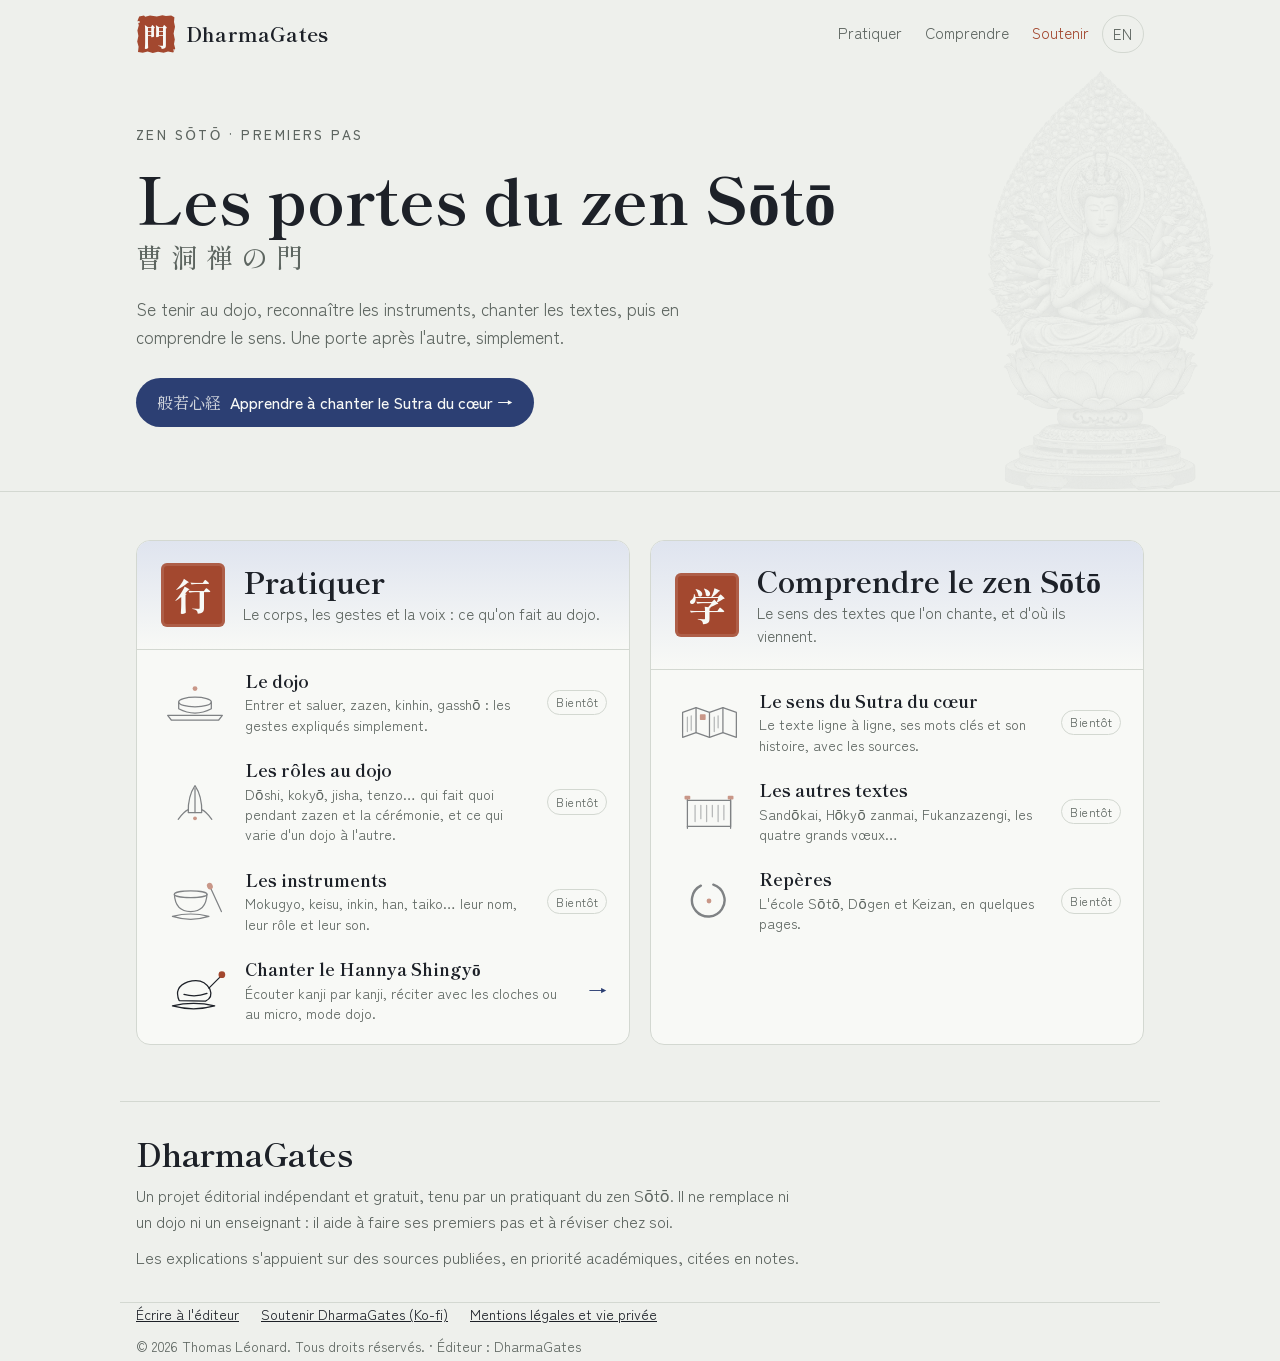
==== commit ed5bf50b: "Merge pull request #8 from leonardjthomas1325/claude/project-thread-5dnejd Accueil du site : deux po" ====
--- a/index.html
+++ b/index.html
@@ -27,7 +27,6 @@
 <link rel="stylesheet" href="site.css">
 </head>
 <body>
-<svg class="defs" width="0" height="0" aria-hidden="true"><defs><pattern id="hach" width="3.2" height="3.2" patternUnits="userSpaceOnUse" patternTransform="rotate(38)"><line class="hl" x1="0" y1="0" x2="0" y2="3.2"/></pattern><pattern id="hach2" width="2.4" height="2.4" patternUnits="userSpaceOnUse" patternTransform="rotate(-42)"><line class="hl" x1="0" y1="0" x2="0" y2="2.4"/></pattern></defs></svg>
 
 <header class="wrap top">
   <a class="brand" href="./" aria-label="DharmaGates, accueil"><svg class="seal" viewBox="0 0 200 200" aria-hidden="true"><path d="M 16 12 L 40 8 L 46 14 L 70 7 L 104 12 L 132 6 L 150 10 L 176 8 L 192 16 L 190 40 L 195 64 L 188 98 L 194 128 L 190 150 L 196 172 L 186 193 L 160 188 L 138 194 L 110 189 L 84 195 L 58 188 L 34 194 L 10 190 L 13 164 L 6 138 L 12 110 L 7 82 L 14 56 L 8 32 Z"/><g class="wear"><circle cx="14" cy="40" r="5"/><circle cx="60" cy="196" r="6"/><circle cx="196" cy="88" r="5"/><circle cx="190" cy="180" r="4"/></g><text x="100" y="106" text-anchor="middle" dominant-baseline="central" font-weight="700" font-size="128">門</text></svg><span aria-hidden="true">DharmaGates</span></a>
@@ -43,33 +42,32 @@
 
 <main>
   <div class="hero">
-    <!-- Fond d'encre qui remonte derrière l'en-tête, avec l'estrade du dojo en filigrane calée dans le coin haut gauche -->
-    <div class="encre" aria-hidden="true"><img src="accueil-dojo.webp" alt="" width="926" height="1463"></div>
-    <div class="wrap"><div class="hero-text">
+    <div class="kannon" aria-hidden="true"></div>
+    <div class="wrap">
       <p class="eyebrow">Zen Sōtō · premiers pas</p>
       <h1>Les portes du zen Sōtō<span class="jp" lang="ja">曹洞禅の門</span></h1>
       <p class="lead">Se tenir au dojo, reconnaître les instruments, chanter les textes, puis en comprendre le sens. Une porte après l'autre, simplement.</p>
       <a class="cta" href="hannya-shingyo/fr/"><span class="jp" lang="ja" aria-hidden="true">般若心経</span> Apprendre à chanter le Sutra du cœur →</a>
-    </div></div>
+    </div>
   </div>
 
   <!-- Deux portes. Une ligne « soon » devient un lien (href) quand sa page est en ligne. -->
   <div class="wrap gates">
     <section class="gate" id="pratiquer" aria-labelledby="g1">
-      <header><span class="embleme" aria-hidden="true"><svg viewBox="0 0 120 120"><circle class="e-h" cx="60" cy="60" r="50"/><circle class="e-r1" cx="60" cy="60" r="55"/><circle class="e-r2" cx="60" cy="60" r="50"/><text x="60" y="62" text-anchor="middle" dominant-baseline="central" lang="ja">行</text></svg></span><div><h2 id="g1">Pratiquer</h2><p>Le corps, les gestes et la voix : ce qu'on fait au dojo.</p></div></header>
+      <header><span class="kanji" lang="ja" aria-hidden="true">行</span><div><h2 id="g1">Pratiquer</h2><p>Le corps, les gestes et la voix : ce qu'on fait au dojo.</p></div></header>
       <ul>
-      <li><div class="item soon"><span class="pic" aria-hidden="true"><svg viewBox="0 0 120 120"><circle class="a" cx="92" cy="30" r="11"/><path class="s" d="M22 84 L98 84 Q104 84 107 89 L112 99 Q114 104 107 104 L13 104 Q6 104 8 99 L13 89 Q16 84 22 84 Z"/><path class="d" d="M9 104 Q9 110 15 110 L105 110 Q111 110 111 104"/><path class="d" d="M24 89 L96 89"/><path class="s" d="M30 58 Q23 68 30 79 Q40 91 60 91 Q80 91 90 79 Q97 68 90 58 Q80 46 60 46 Q40 46 30 58 Z"/><path class="h" d="M60 69 Q78 68 91 60 Q96 69 90 79 Q80 91 60 91 Z"/><path class="d" d="M29 60 Q60 76 91 60"/><path class="d" d="M38 64 Q34 74 39 84 M48 67 Q45 78 49 89 M60 68 L60 91 M72 67 Q75 78 71 89 M82 64 Q86 74 81 84"/><path class="d f" d="M44 54 Q60 49 76 54"/></svg></span><span class="t"><b>Le dojo</b><small>Entrer et saluer, zazen, kinhin, gasshō : les gestes expliqués simplement.</small></span><span class="tag">Bientôt</span></div></li>
-      <li><div class="item soon"><span class="pic" aria-hidden="true"><svg viewBox="0 0 120 120"><path class="s" d="M60 44 Q42 46 31 55 Q22 64 18 88 L14 110 L106 110 L102 88 Q98 64 89 55 Q78 46 60 44 Z"/><path class="h l" d="M60 44 Q42 46 31 55 Q22 64 18 88 L14 110 L26 110 Q31 93 45 81 Q58 69 66 53 L60 63 L50 45 Z"/><path class="s" d="M71 45 Q80 47 89 55 Q98 64 102 88 L106 110 L26 110 Q31 93 45 81 Q58 69 66 53 Z"/><path class="d f" d="M74 50 Q66 70 52 84 Q38 97 34 110 M84 53 Q76 78 62 92 Q52 102 50 110 M92 60 Q88 84 76 98 Q70 106 68 110 M99 76 Q96 96 88 110"/><path class="d f" d="M70 62 L88 68 M58 80 L74 88 M82 82 L96 88 M44 94 L58 100 M66 100 L80 106 M90 100 L103 104"/><path class="s" d="M48 45 L60 65 L72 45 L67 43.5 L60 55 L53 43.5 Z"/><path class="d f" d="M51 44.5 L60 60 L69 44.5"/><path class="s" d="M51 89 Q36 86 25 94 L19 112 L47 112 Q49 103 54 98 Z"/><path class="h l" d="M51 89 Q36 86 25 94 L19 112 L47 112 Q49 103 54 98 Z"/><path class="d f" d="M30 96 Q29 104 27 112 M38 91 Q36 102 36 112"/><path class="d" d="M69 89 Q84 88 96 98"/><path class="s" d="M51 98 Q48 83 60 69 Q72 83 69 98 Z"/><path class="d f" d="M60 73 L60 98 M52 93 L68 93"/><circle class="s" cx="60" cy="27" r="14"/><path class="d f" d="M46 28 Q44 31 47 34 M74 28 Q76 31 73 34"/><path class="a" d="M72 55 q4 -3 7 1 q3 4 -1 7 q-4 2 -7 -2 q-2 -3 1 -6 Z"/></svg></span><span class="t"><b>Les rôles au dojo</b><small>Dōshi, kokyō, jisha, tenzo… qui fait quoi pendant zazen et la cérémonie, et ce qui varie d'un dojo à l'autre.</small></span><span class="tag">Bientôt</span></div></li>
-      <li><div class="item soon"><span class="pic" aria-hidden="true"><svg viewBox="0 0 120 120"><path class="s" d="M104 60 L110 59 L115 101 L110 102 Z"/><path class="s" d="M95 14 Q101 10 106 13 L112 60 Q107 64 101 61 Z"/><path class="h" d="M95 14 Q101 10 106 13 L112 60 Q107 64 101 61 Z"/><path class="a" d="M10 97 H98 V102 H10 Z M20 102 H88 Q86 107 93 113 H80 Q76 107 66 107 H42 Q32 107 28 113 H15 Q22 107 20 102 Z"/><path class="s" d="M16 86 Q16 77 54 77 Q92 77 92 86 Q93 96 54 97 Q15 96 16 86 Z"/><path class="d f" d="M22 84 Q20 90 24 95 M32 86 Q31 92 33 96.5 M43 87.5 Q42.5 93 43.5 97 M54 88 L54 97 M65 87.5 Q65.5 93 64.5 97 M76 86 Q77 92 75 96.5 M86 84 Q88 90 84 95"/><path class="s" d="M24 40 Q24 32 54 32 Q84 32 84 40 Q87 66 78 78 Q70 87 54 87 Q38 87 30 78 Q21 66 24 40 Z"/><path class="h l" d="M27.5 40 Q27.5 35.5 54 35.5 Q80.5 35.5 80.5 40 Q80.5 45.5 54 45.5 Q27.5 45.5 27.5 40 Z"/><path class="h" d="M64 50 Q76 49 84 43 Q87 66 78 78 Q72 85 62 86.5 Q72 70 64 50 Z"/><path class="d" d="M24 40 Q24 49.5 54 49.5 Q84 49.5 84 40"/><path class="d f" d="M24.5 53 Q54 62.5 83.5 53 M25 57 Q54 66.5 83 57"/></svg></span><span class="t"><b>Les instruments</b><small>Mokugyo, keisu, inkin, han, taiko… leur nom, leur rôle et leur son.</small></span><span class="tag">Bientôt</span></div></li>
-      <li><a class="item" href="hannya-shingyo/fr/"><span class="pic" aria-hidden="true"><svg viewBox="0 0 120 120"><path class="s" d="M12 97 Q12 87 58 87 Q104 87 104 97 Q104 111 58 111 Q12 111 12 97 Z"/><path class="d f" d="M18 96 Q16 101 20 106 M30 99 Q29 104 31 109 M44 101 L44 110.5 M58 101.5 L58 111 M72 101 L72 110.5 M86 99 Q87 104 85 109 M98 96 Q100 101 96 106"/><path class="s" d="M36 48 Q31 13 58 12 Q85 13 80 48 Z"/><path class="s" d="M21 66 Q21 36 58 34 Q95 36 95 66 Q95 93 58 94 Q21 93 21 66 Z"/><path class="h l" d="M74 37 Q95 44 95 66 Q95 86 78 91.5 Q90 64 74 37 Z"/><path class="hole" d="M46 34.6 Q46 24 58 24 Q70 24 70 34.6 Q58 33.4 46 34.6 Z"/><path class="d f" d="M41 30 Q44 19 54 18 M75 30 Q72 19 62 18"/><path class="d f" d="M36 51 q5.5 -8 11 0 q5.5 -8 11 0 q5.5 -8 11 0 q5.5 -8 11 0 M30.5 60 q5.5 -8 11 0 q5.5 -8 11 0 q5.5 -8 11 0 q5.5 -8 11 0 q5.5 -8 11 0 M41.5 43 q5.5 -7 11 0 q5.5 -7 11 0 q5.5 -7 11 0"/><path class="hole" d="M29 71 Q58 86 87 71 Q90 66 85 65.5 Q58 77 31 65.5 Q26 66 29 71 Z"/><circle class="hole" cx="30" cy="67.5" r="5"/><circle class="hole" cx="86" cy="67.5" r="5"/><path class="d f" d="M36 80 Q58 90 80 80"/><circle class="a" cx="58" cy="17.5" r="4"/><path class="s" d="M109 6 L114 8.5 L102 42 L97 40 Z"/><circle class="s" cx="98" cy="47" r="8.5"/><path class="h" d="M98 38.5 a8.5 8.5 0 0 1 0 17 a12 12 0 0 0 0 -17 Z"/></svg></span><span class="t"><b>Chanter le Hannya Shingyō</b><small>Écouter kanji par kanji, réciter avec les cloches ou au micro, mode dojo.</small></span><span class="go" aria-hidden="true">→</span></a></li>
+      <li><div class="item soon"><span class="pic" aria-hidden="true"><svg viewBox="0 0 150 100"><path d="M18 78 L132 78 L124 88 L26 88 Z"/><ellipse cx="75" cy="50" rx="34" ry="10"/><path d="M41 50 L41 64 Q75 82 109 64 L109 50"/><circle class="fill" cx="75" cy="22" r="5"/></svg></span><span class="t"><b>Le dojo</b><small>Entrer et saluer, zazen, kinhin, gasshō : les gestes expliqués simplement.</small></span><span class="tag">Bientôt</span></div></li>
+      <li><div class="item soon"><span class="pic" aria-hidden="true"><svg viewBox="0 0 150 100"><path d="M75 16 Q60 38 61 72 L89 72 Q90 38 75 16 Z"/><path d="M75 22 L75 72"/><path d="M40 86 Q52 70 61 66 M110 86 Q98 70 89 66"/><circle class="fill" cx="75" cy="84" r="4"/></svg></span><span class="t"><b>Les rôles au dojo</b><small>Dōshi, kokyō, jisha, tenzo… qui fait quoi pendant zazen et la cérémonie, et ce qui varie d'un dojo à l'autre.</small></span><span class="tag">Bientôt</span></div></li>
+      <li><div class="item soon"><span class="pic" aria-hidden="true"><svg viewBox="0 0 150 100"><ellipse cx="66" cy="34" rx="34" ry="7"/><path d="M32 34 Q34 70 66 70 Q98 70 100 34"/><path d="M28 80 Q66 70 104 80 Q66 92 28 80 Z"/><path d="M108 22 L130 70"/><ellipse class="fill" cx="106" cy="17" rx="6" ry="7" transform="rotate(-24 106 17)"/></svg></span><span class="t"><b>Les instruments</b><small>Mokugyo, keisu, inkin, han, taiko… leur nom, leur rôle et leur son.</small></span><span class="tag">Bientôt</span></div></li>
+      <li><a class="item" href="hannya-shingyo/fr/"><span class="pic" aria-hidden="true"><svg viewBox="0 0 150 100"><path d="M42 70 Q30 42 60 31 Q92 21 106 46 Q113 64 97 71 Z"/><path d="M52 57 Q76 64 100 55"/><path d="M28 81 Q72 71 116 81 Q72 93 28 81 Z"/><path d="M128 20 L104 44"/><circle class="fill" cx="131" cy="16" r="7"/></svg></span><span class="t"><b>Chanter le Hannya Shingyō</b><small>Écouter kanji par kanji, réciter avec les cloches ou au micro, mode dojo.</small></span><span class="go" aria-hidden="true">→</span></a></li>
       </ul>
     </section>
     <section class="gate" id="comprendre" aria-labelledby="g2">
-      <header><span class="embleme" aria-hidden="true"><svg viewBox="0 0 120 120"><circle class="e-h" cx="60" cy="60" r="50"/><circle class="e-r1" cx="60" cy="60" r="55"/><circle class="e-r2" cx="60" cy="60" r="50"/><text x="60" y="62" text-anchor="middle" dominant-baseline="central" lang="ja">学</text></svg></span><div><h2 id="g2">Comprendre le zen Sōtō</h2><p>Le sens des textes que l'on chante, et d'où ils viennent.</p></div></header>
+      <header><span class="kanji" lang="ja" aria-hidden="true">学</span><div><h2 id="g2">Comprendre le zen Sōtō</h2><p>Le sens des textes que l'on chante, et d'où ils viennent.</p></div></header>
       <ul>
-      <li><div class="item soon"><span class="pic" aria-hidden="true"><svg viewBox="0 0 120 120"><path class="s" d="M12 36 L38 25 L38 85 L12 96 Z"/><path class="s" d="M38 25 L64 36 L64 96 L38 85 Z"/><path class="s" d="M64 36 L90 25 L90 85 L64 96 Z"/><path class="s" d="M90 25 L110 33 L110 93 L90 85 Z"/><path class="h" d="M38 25 L64 36 L64 96 L38 85 Z"/><path class="h" d="M90 25 L110 33 L110 93 L90 85 Z"/><path class="d f" d="M19 42 L19 82 M25 39.5 L25 86 M31 37 L31 70 M45 37 L45 82 M51 39.5 L51 88 M57 42 L57 76 M71 42 L71 84 M77 39.5 L77 86 M83 37 L83 66 M96 36 L96 80 M103 39 L103 86"/><path class="a" d="M27 76 L35 72.6 L35 81.6 L27 85 Z"/></svg></span><span class="t"><b>Le sens du Sutra du cœur</b><small>Le texte ligne à ligne, ses mots clés et son histoire, avec les sources.</small></span><span class="tag">Bientôt</span></div></li>
-      <li><div class="item soon"><span class="pic" aria-hidden="true"><svg viewBox="0 0 120 120"><path class="s" d="M26 38 L102 38 Q107 62 102 86 L26 86 Z"/><path class="h" d="M26 38 L40 38 L40 86 L26 86 Z"/><path class="d f" d="M48 46 L48 78 M56 46 L56 70 M64 46 L64 78 M72 46 L72 64 M80 46 L80 78 M88 46 L88 72 M96 46 L96 78"/><path class="s" d="M102 36 Q112 36 112 45 L112 79 Q112 88 102 88 Q106 62 102 36 Z"/><path class="s" d="M19 30 Q11 30 11 37 L11 87 Q11 94 19 94 Q27 94 27 87 L27 37 Q27 30 19 30 Z"/><path class="d f" d="M15 36 L15 88 M23 36 L23 88"/><path class="a" d="M14 21 H24 Q26 21 26 23 V30 H12 V23 Q12 21 14 21 Z M12 94 H26 V101 Q26 103 24 103 H14 Q12 103 12 101 Z"/><path class="d" d="M27 62 Q36 66 34 76 Q32 86 40 92"/></svg></span><span class="t"><b>Les autres textes</b><small>Sandōkai, Hōkyō zanmai, Fukanzazengi, les quatre grands vœux…</small></span><span class="tag">Bientôt</span></div></li>
-      <li><div class="item soon"><span class="pic" aria-hidden="true"><svg viewBox="0 0 120 120"><path class="s brush" d="M79.5 24.3 L83.1 25.9 L86.5 28.0 L89.7 30.5 L92.6 33.3 L95.2 36.3 L97.6 39.7 L99.6 43.2 L101.2 47.0 L102.5 50.9 L103.4 54.9 L103.9 59.0 L104.0 63.2 L103.7 67.3 L102.9 71.4 L101.8 75.4 L100.3 79.3 L98.5 83.0 L96.3 86.6 L93.7 89.9 L90.8 92.9 L87.7 95.7 L84.3 98.1 L80.7 100.2 L76.9 102.0 L72.9 103.3 L68.9 104.3 L64.8 104.9 L60.6 105.0 L56.5 104.8 L52.4 104.2 L48.4 103.2 L44.5 101.8 L40.8 100.1 L37.3 98.0 L34.0 95.6 L30.9 92.9 L28.1 89.9 L25.7 86.7 L23.5 83.3 L21.8 79.7 L20.3 75.9 L19.2 72.1 L18.6 68.2 L18.2 64.2 L18.3 60.3 L18.7 56.4 L19.5 52.5 L20.7 48.8 L22.2 45.2 L24.0 41.8 L26.1 38.7 L28.5 35.7 L31.1 32.9 L33.9 30.3 L36.9 28.0 L40.1 26.0 L43.5 24.4 L47.1 23.0 L50.7 22.0 L54.4 21.3 L54.9 24.5 L51.4 25.1 L48.1 26.0 L44.8 27.3 L41.7 28.8 L38.8 30.7 L36.0 32.8 L33.4 35.2 L31.1 37.8 L29.2 40.7 L27.6 43.8 L26.3 47.0 L25.2 50.2 L24.5 53.6 L24.1 57.0 L24.0 60.4 L24.2 63.8 L24.7 67.1 L25.6 70.4 L26.7 73.5 L28.1 76.5 L29.8 79.4 L31.8 82.1 L34.0 84.6 L36.4 86.9 L39.0 88.9 L41.7 90.7 L44.6 92.2 L47.7 93.5 L50.8 94.4 L54.0 95.1 L57.2 95.5 L60.5 95.6 L63.7 95.3 L66.9 94.8 L70.1 94.0 L73.1 92.9 L76.1 91.5 L78.9 89.9 L81.6 88.0 L84.0 85.9 L86.3 83.6 L88.4 81.0 L90.2 78.3 L91.8 75.4 L93.1 72.4 L94.1 69.3 L94.9 66.0 L95.3 62.7 L95.5 59.4 L95.4 56.0 L94.9 52.7 L94.1 49.4 L93.1 46.1 L91.7 43.0 L90.1 39.9 L88.2 37.0 L86.0 34.3 L83.6 31.7 L80.9 29.3 L78.0 27.1 Z"/><path class="a" d="M86 92 h12 v12 h-12 Z"/></svg></span><span class="t"><b>Repères</b><small>L'école Sōtō, Dōgen et Keizan, en quelques pages.</small></span><span class="tag">Bientôt</span></div></li>
+      <li><div class="item soon"><span class="pic" aria-hidden="true"><svg viewBox="0 0 150 100"><path d="M20 30 L48 20 L76 30 L104 20 L132 30 L132 82 L104 72 L76 82 L48 72 L20 82 Z"/><path d="M48 20 L48 72 M76 30 L76 82 M104 20 L104 72"/><path d="M30 40 L30 70 M38 37 L38 67 M86 40 L86 70 M94 37 L94 62" opacity=".55"/><rect class="fill" x="56" y="34" width="12" height="12" rx="1.5"/></svg></span><span class="t"><b>Le sens du Sutra du cœur</b><small>Le texte ligne à ligne, ses mots clés et son histoire, avec les sources.</small></span><span class="tag">Bientôt</span></div></li>
+      <li><div class="item soon"><span class="pic" aria-hidden="true"><svg viewBox="0 0 150 100"><path d="M30 22 L30 84 M120 22 L120 84"/><path d="M30 26 L120 26 L120 80 L30 80" /><path d="M46 36 L46 70 M58 36 L58 64 M70 36 L70 70 M82 36 L82 60 M94 36 L94 70 M106 36 L106 66" opacity=".55"/><rect class="fill" x="24" y="16" width="12" height="8" rx="2"/><rect class="fill" x="114" y="16" width="12" height="8" rx="2"/></svg></span><span class="t"><b>Les autres textes</b><small>Sandōkai, Hōkyō zanmai, Fukanzazengi, les quatre grands vœux…</small></span><span class="tag">Bientôt</span></div></li>
+      <li><div class="item soon"><span class="pic" aria-hidden="true"><svg viewBox="0 0 150 100"><path d="M84 16 A34 34 0 1 1 58 18" stroke-width="5"/><circle class="fill" cx="75" cy="50" r="5"/></svg></span><span class="t"><b>Repères</b><small>L'école Sōtō, Dōgen et Keizan, en quelques pages.</small></span><span class="tag">Bientôt</span></div></li>
       </ul>
     </section>
   </div>
--- a/site.css
+++ b/site.css
@@ -40,20 +40,13 @@
 @media (prefers-color-scheme:dark){:root:not([data-theme="light"]) .menu .don a{color:#d98a6e}}
 :root[data-theme="dark"] .menu .don a{color:#d98a6e}
 
-/* Ouverture : en-tête et titre sur fond d'encre, l'estrade du dojo en filigrane dans le coin haut gauche.
-   Le fond (.encre) remonte derrière l'en-tête ; l'image est rognée en haut et à gauche et s'efface vers la droite. */
-.top,.hero{--ink:#ece9df;--muted:#aab0ad;--line:#2f3542;--accent:#c9a55a;--accent-soft:#262b38;--on-accent:#12151c;--bg:#141822;color:var(--ink)}
-.top{position:relative;z-index:2}
-.top .menu .don a{color:#e09a7e}
-body{overflow-x:hidden}
-.hero{position:relative;padding:0;border-bottom:1px solid #2f3542}
-.hero .encre{position:absolute;left:0;right:0;bottom:0;top:-220px;z-index:0;overflow:hidden;background:#141822;pointer-events:none}
-.hero .encre img{position:absolute;left:-72px;top:-78px;height:calc(100% + 152px);width:auto;opacity:.26;
-  -webkit-mask:linear-gradient(90deg,#000 34%,transparent 88%);mask:linear-gradient(90deg,#000 34%,transparent 88%)}
-.hero .wrap{position:relative;z-index:1;min-height:min(640px,74vh);display:flex;align-items:center}
-.hero-text{margin-left:min(43vw,455px);max-width:620px;padding:20px 0 76px}
+/* Ouverture : un titre, une phrase, Kannon en filigrane */
+.hero{position:relative;overflow:hidden;padding:56px 0 64px;border-bottom:1px solid var(--line)}
+.hero .kannon{position:absolute;right:-40px;top:0;bottom:0;width:min(46vw,440px);pointer-events:none;background:var(--ink);opacity:.07;
+  -webkit-mask:url(hannya-shingyo/kannon.webp) center/contain no-repeat;mask:url(hannya-shingyo/kannon.webp) center/contain no-repeat}
+.hero .wrap{position:relative}
 .eyebrow{margin:0;font:500 .85em var(--f-body);letter-spacing:.18em;text-transform:uppercase;color:var(--muted)}
-h1{font:700 clamp(36px,4.6vw,64px)/1.08 var(--f-display);margin:.3em 0 0;max-width:13em;text-wrap:balance}
+h1{font:700 clamp(36px,6.4vw,64px)/1.08 var(--f-display);margin:.3em 0 0;max-width:13em;text-wrap:balance}
 h1 .jp{display:block;margin-top:.35em;font-size:.42em;font-weight:500;letter-spacing:.3em;color:var(--muted)}
 .lead{max-width:34em;margin:1.4em 0 0;font-size:1.08em;color:var(--muted)}
 
@@ -66,37 +59,24 @@
 /* Les deux portes : Pratiquer (行) et Comprendre (学) */
 .gates{display:grid;grid-template-columns:1fr 1fr;gap:20px;padding-top:48px}
 .gate{background:var(--surface);border:1px solid var(--line);border-radius:14px;overflow:hidden;scroll-margin-top:16px}
-.gate > header{display:flex;gap:20px;align-items:center;padding:22px 24px;border-bottom:1px solid var(--line);background:linear-gradient(var(--accent-soft),var(--surface))}
-.embleme{flex:none;width:84px;height:84px;display:block}
-.embleme svg{width:100%;height:100%;display:block;overflow:visible}
-.embleme text{font:700 64px var(--f-display);fill:var(--seal);stroke:var(--surface);stroke-width:5;paint-order:stroke}
-.e-h{fill:url(#hach)}.e-r1{fill:none;stroke:var(--ink);stroke-width:1.2}.e-r2{fill:none;stroke:var(--ink);stroke-width:2.4}
+.gate > header{display:flex;gap:18px;align-items:center;padding:22px 24px;border-bottom:1px solid var(--line);background:linear-gradient(var(--accent-soft),var(--surface))}
+.gate .kanji{flex:none;display:flex;align-items:center;justify-content:center;width:64px;height:64px;border-radius:6px;background:var(--seal);color:#f8f9f6;font:700 38px/1 var(--f-display);box-shadow:inset 0 0 0 3px rgba(255,255,255,.12)}
 .gate h2{font:700 clamp(24px,3vw,30px)/1.15 var(--f-display);margin:0}
 .gate header p{margin:.25em 0 0;color:var(--muted);font-size:.95em;line-height:1.5}
 .gate ul{list-style:none;margin:0;padding:8px}
-.item{display:flex;gap:18px;align-items:center;padding:14px;border-radius:10px;text-decoration:none;color:inherit}
+.item{display:flex;gap:14px;align-items:center;padding:12px 14px;border-radius:10px;text-decoration:none;color:inherit}
 a.item:hover,a.item:focus-visible{background:var(--accent-soft)}
-/* Pictogrammes façon gravure : trait fin, hachures, une touche du rouge du sceau */
-.defs{position:absolute}
-.hl{stroke:var(--ink);stroke-width:.9}
-.item .pic{flex:none;width:84px;height:84px}
-.item .pic svg{width:100%;height:100%;display:block;overflow:visible}
-.pic .s{fill:var(--surface);stroke:var(--ink);stroke-width:2;stroke-linejoin:round}
-.pic .d{fill:none;stroke:var(--ink);stroke-width:1.6;stroke-linecap:round;stroke-linejoin:round}
-.pic .d.f{stroke-width:1}
-.pic .h{fill:url(#hach);stroke:none}
-.pic .h.l{fill:url(#hach2)}
-.pic .hole{fill:#171a21;stroke:var(--ink);stroke-width:1.6;stroke-linejoin:round}
-.pic .a{fill:var(--seal);stroke:none}
-.pic .brush{fill:var(--ink);stroke:none}
+.item .pic{flex:none;width:72px;height:52px;color:var(--ink)}
+.item .pic svg{width:100%;height:100%;fill:none;stroke:currentColor;stroke-width:2.6;stroke-linecap:round;stroke-linejoin:round}
+.item .pic svg .fill{fill:var(--seal);stroke:none}
 .item .t{flex:1;min-width:0}
 .item b{display:block;font:700 1.08em/1.3 var(--f-display)}
 .item small{display:block;color:var(--muted);font-size:.88em;line-height:1.45;margin-top:.15em}
 .item .go{flex:none;color:var(--accent);font-size:1.2em}
-.item.soon .pic{opacity:.72}
+.item.soon .pic{opacity:.55}
 .tag{flex:none;align-self:center;font-size:.75em;letter-spacing:.05em;padding:.15em .65em;border-radius:999px;border:1px solid var(--line);color:var(--muted);white-space:nowrap}
 @media (max-width:760px){.gates{grid-template-columns:1fr}}
-@media (max-width:420px){.item{gap:12px;padding:12px 8px}.item .pic,.embleme{width:64px;height:64px}.gate > header{padding:18px 16px}}
+@media (max-width:420px){.item{gap:10px;padding:12px 8px}.item .pic{width:52px;height:40px}.gate > header{padding:18px 16px}}
 
 /* Ce qu'est le site, en deux phrases */
 .about{margin-top:56px;padding-top:32px;padding-bottom:32px;border-top:1px solid var(--line);border-bottom:1px solid var(--line)}
@@ -108,12 +88,9 @@
 footer a{color:var(--ink)}
 footer p{margin:.2em 0}
 
-@media (max-width:900px){
-  .hero .wrap{min-height:0;display:block}
-  .hero-text{margin-left:0;padding:150px 0 60px}
-  .hero .encre img{left:-45px;height:calc(100% + 120px);opacity:.14;-webkit-mask:none;mask:none}
-}
 @media (max-width:600px){
   .top{flex-direction:column;align-items:flex-start}
+  .hero{padding:36px 0 44px}
+  .hero .kannon{width:70vw;right:-80px;opacity:.05}
 }
 @media (prefers-reduced-motion:reduce){html{scroll-behavior:auto}}
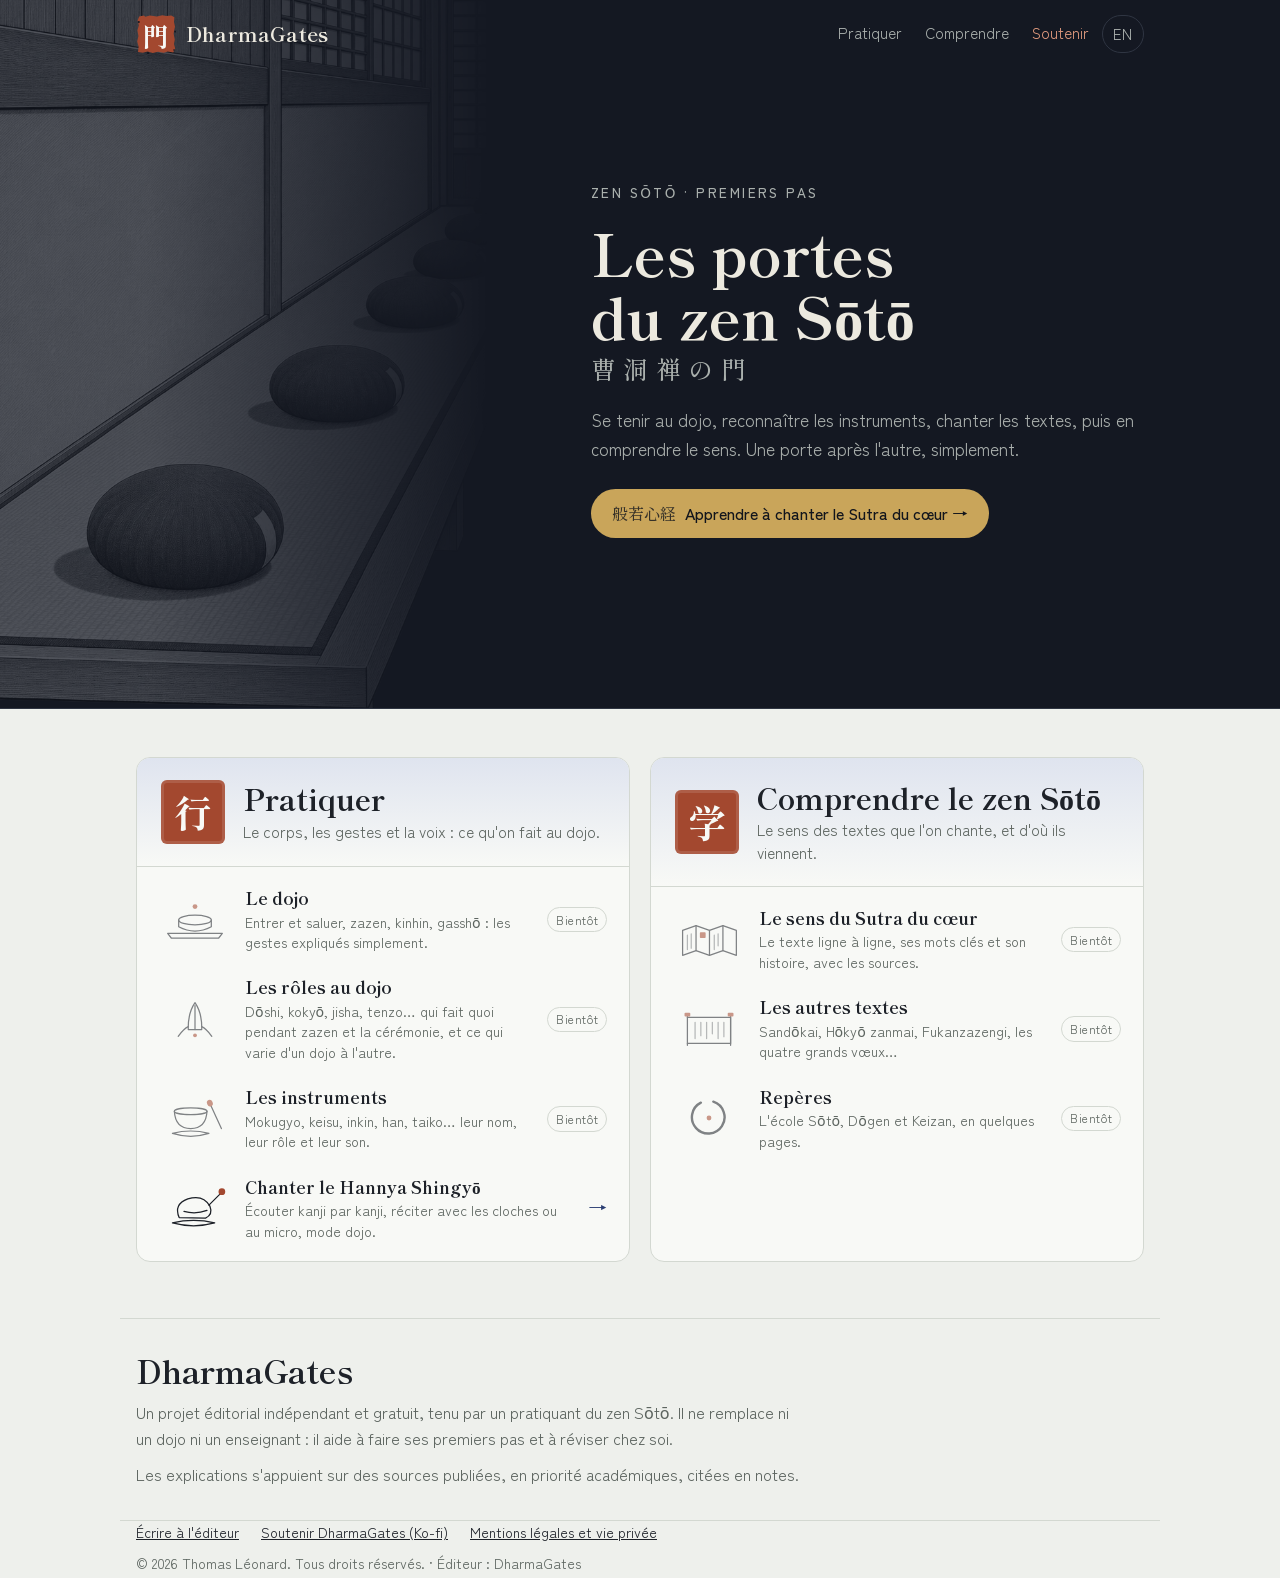
==== commit fe60d7c1: "Merge pull request #9 from leonardjthomas1325/claude/project-thread-335r0u Accueil : estrade du dojo" ====
--- a/index.html
+++ b/index.html
@@ -42,13 +42,14 @@
 
 <main>
   <div class="hero">
-    <div class="kannon" aria-hidden="true"></div>
-    <div class="wrap">
+    <!-- Fond d'encre qui remonte derrière l'en-tête, avec l'estrade du dojo en filigrane calée dans le coin haut gauche -->
+    <div class="encre" aria-hidden="true"><img src="accueil-dojo.webp" alt="" width="926" height="1463"></div>
+    <div class="wrap"><div class="hero-text">
       <p class="eyebrow">Zen Sōtō · premiers pas</p>
       <h1>Les portes du zen Sōtō<span class="jp" lang="ja">曹洞禅の門</span></h1>
       <p class="lead">Se tenir au dojo, reconnaître les instruments, chanter les textes, puis en comprendre le sens. Une porte après l'autre, simplement.</p>
       <a class="cta" href="hannya-shingyo/fr/"><span class="jp" lang="ja" aria-hidden="true">般若心経</span> Apprendre à chanter le Sutra du cœur →</a>
-    </div>
+    </div></div>
   </div>
 
   <!-- Deux portes. Une ligne « soon » devient un lien (href) quand sa page est en ligne. -->
--- a/site.css
+++ b/site.css
@@ -40,13 +40,20 @@
 @media (prefers-color-scheme:dark){:root:not([data-theme="light"]) .menu .don a{color:#d98a6e}}
 :root[data-theme="dark"] .menu .don a{color:#d98a6e}
 
-/* Ouverture : un titre, une phrase, Kannon en filigrane */
-.hero{position:relative;overflow:hidden;padding:56px 0 64px;border-bottom:1px solid var(--line)}
-.hero .kannon{position:absolute;right:-40px;top:0;bottom:0;width:min(46vw,440px);pointer-events:none;background:var(--ink);opacity:.07;
-  -webkit-mask:url(hannya-shingyo/kannon.webp) center/contain no-repeat;mask:url(hannya-shingyo/kannon.webp) center/contain no-repeat}
-.hero .wrap{position:relative}
+/* Ouverture : en-tête et titre sur fond d'encre, l'estrade du dojo en filigrane dans le coin haut gauche.
+   Le fond (.encre) remonte derrière l'en-tête ; l'image est rognée en haut et à gauche et s'efface vers la droite. */
+.top,.hero{--ink:#ece9df;--muted:#aab0ad;--line:#2f3542;--accent:#c9a55a;--accent-soft:#262b38;--on-accent:#12151c;--bg:#141822;color:var(--ink)}
+.top{position:relative;z-index:2}
+.top .menu .don a{color:#e09a7e}
+body{overflow-x:hidden}
+.hero{position:relative;padding:0;border-bottom:1px solid #2f3542}
+.hero .encre{position:absolute;left:0;right:0;bottom:0;top:-220px;z-index:0;overflow:hidden;background:#141822;pointer-events:none}
+.hero .encre img{position:absolute;left:-72px;top:-78px;height:calc(100% + 152px);width:auto;opacity:.26;
+  -webkit-mask:linear-gradient(90deg,#000 34%,transparent 88%);mask:linear-gradient(90deg,#000 34%,transparent 88%)}
+.hero .wrap{position:relative;z-index:1;min-height:min(640px,74vh);display:flex;align-items:center}
+.hero-text{margin-left:min(43vw,455px);max-width:620px;padding:20px 0 76px}
 .eyebrow{margin:0;font:500 .85em var(--f-body);letter-spacing:.18em;text-transform:uppercase;color:var(--muted)}
-h1{font:700 clamp(36px,6.4vw,64px)/1.08 var(--f-display);margin:.3em 0 0;max-width:13em;text-wrap:balance}
+h1{font:700 clamp(36px,4.6vw,64px)/1.08 var(--f-display);margin:.3em 0 0;max-width:13em;text-wrap:balance}
 h1 .jp{display:block;margin-top:.35em;font-size:.42em;font-weight:500;letter-spacing:.3em;color:var(--muted)}
 .lead{max-width:34em;margin:1.4em 0 0;font-size:1.08em;color:var(--muted)}
 
@@ -88,9 +95,12 @@
 footer a{color:var(--ink)}
 footer p{margin:.2em 0}
 
+@media (max-width:900px){
+  .hero .wrap{min-height:0;display:block}
+  .hero-text{margin-left:0;padding:150px 0 60px}
+  .hero .encre img{left:-45px;height:calc(100% + 120px);opacity:.14;-webkit-mask:none;mask:none}
+}
 @media (max-width:600px){
   .top{flex-direction:column;align-items:flex-start}
-  .hero{padding:36px 0 44px}
-  .hero .kannon{width:70vw;right:-80px;opacity:.05}
 }
 @media (prefers-reduced-motion:reduce){html{scroll-behavior:auto}}
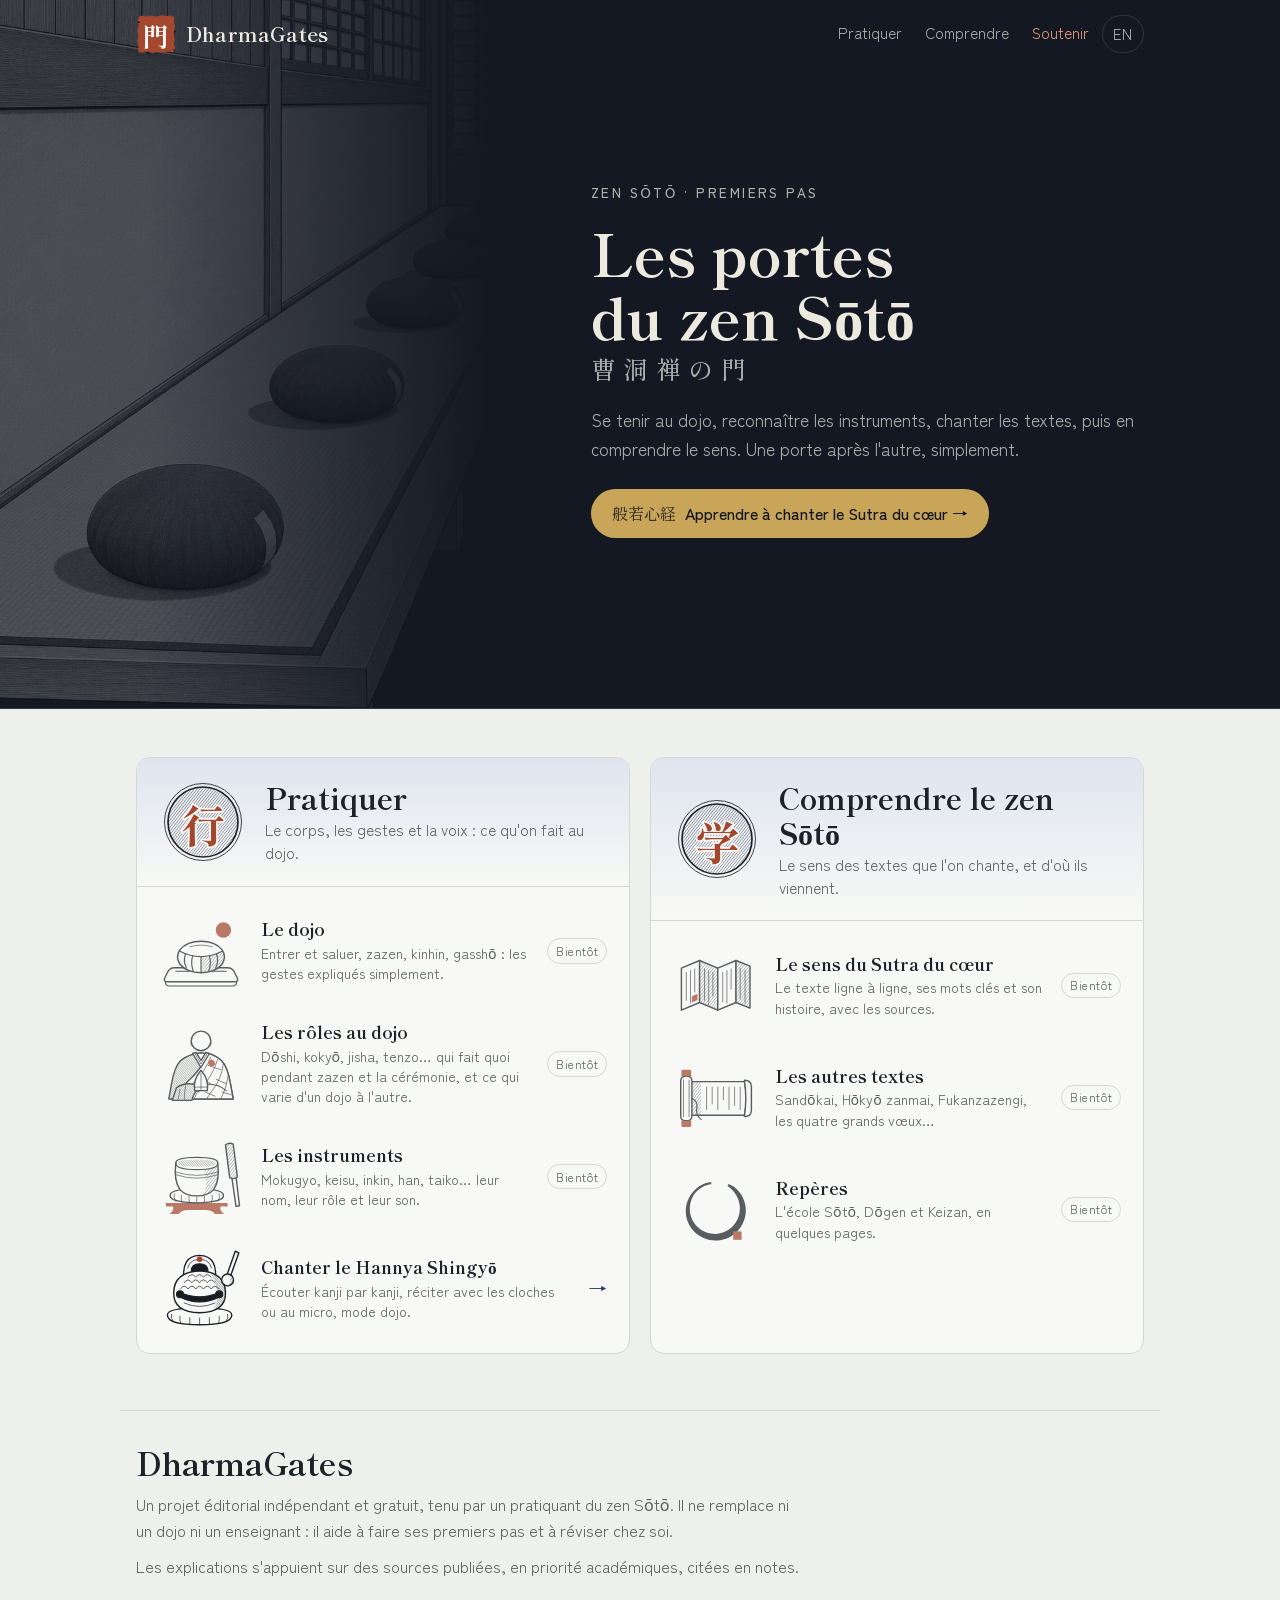
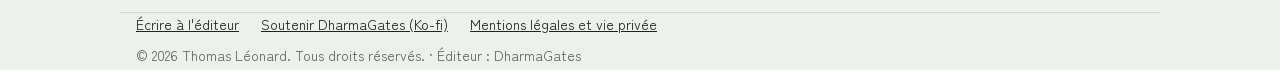
==== commit 8c4af296: "Merge pull request #10 from leonardjthomas1325/claude/project-thread-74r5og Accueil : emblèmes et pi" ====
--- a/index.html
+++ b/index.html
@@ -27,6 +27,7 @@
 <link rel="stylesheet" href="site.css">
 </head>
 <body>
+<svg class="defs" width="0" height="0" aria-hidden="true"><defs><pattern id="hach" width="3.2" height="3.2" patternUnits="userSpaceOnUse" patternTransform="rotate(38)"><line class="hl" x1="0" y1="0" x2="0" y2="3.2"/></pattern><pattern id="hach2" width="2.4" height="2.4" patternUnits="userSpaceOnUse" patternTransform="rotate(-42)"><line class="hl" x1="0" y1="0" x2="0" y2="2.4"/></pattern></defs></svg>
 
 <header class="wrap top">
   <a class="brand" href="./" aria-label="DharmaGates, accueil"><svg class="seal" viewBox="0 0 200 200" aria-hidden="true"><path d="M 16 12 L 40 8 L 46 14 L 70 7 L 104 12 L 132 6 L 150 10 L 176 8 L 192 16 L 190 40 L 195 64 L 188 98 L 194 128 L 190 150 L 196 172 L 186 193 L 160 188 L 138 194 L 110 189 L 84 195 L 58 188 L 34 194 L 10 190 L 13 164 L 6 138 L 12 110 L 7 82 L 14 56 L 8 32 Z"/><g class="wear"><circle cx="14" cy="40" r="5"/><circle cx="60" cy="196" r="6"/><circle cx="196" cy="88" r="5"/><circle cx="190" cy="180" r="4"/></g><text x="100" y="106" text-anchor="middle" dominant-baseline="central" font-weight="700" font-size="128">門</text></svg><span aria-hidden="true">DharmaGates</span></a>
@@ -55,20 +56,20 @@
   <!-- Deux portes. Une ligne « soon » devient un lien (href) quand sa page est en ligne. -->
   <div class="wrap gates">
     <section class="gate" id="pratiquer" aria-labelledby="g1">
-      <header><span class="kanji" lang="ja" aria-hidden="true">行</span><div><h2 id="g1">Pratiquer</h2><p>Le corps, les gestes et la voix : ce qu'on fait au dojo.</p></div></header>
+      <header><span class="embleme" aria-hidden="true"><svg viewBox="0 0 120 120"><circle class="e-h" cx="60" cy="60" r="50"/><circle class="e-r1" cx="60" cy="60" r="55"/><circle class="e-r2" cx="60" cy="60" r="50"/><text x="60" y="62" text-anchor="middle" dominant-baseline="central" lang="ja">行</text></svg></span><div><h2 id="g1">Pratiquer</h2><p>Le corps, les gestes et la voix : ce qu'on fait au dojo.</p></div></header>
       <ul>
-      <li><div class="item soon"><span class="pic" aria-hidden="true"><svg viewBox="0 0 150 100"><path d="M18 78 L132 78 L124 88 L26 88 Z"/><ellipse cx="75" cy="50" rx="34" ry="10"/><path d="M41 50 L41 64 Q75 82 109 64 L109 50"/><circle class="fill" cx="75" cy="22" r="5"/></svg></span><span class="t"><b>Le dojo</b><small>Entrer et saluer, zazen, kinhin, gasshō : les gestes expliqués simplement.</small></span><span class="tag">Bientôt</span></div></li>
-      <li><div class="item soon"><span class="pic" aria-hidden="true"><svg viewBox="0 0 150 100"><path d="M75 16 Q60 38 61 72 L89 72 Q90 38 75 16 Z"/><path d="M75 22 L75 72"/><path d="M40 86 Q52 70 61 66 M110 86 Q98 70 89 66"/><circle class="fill" cx="75" cy="84" r="4"/></svg></span><span class="t"><b>Les rôles au dojo</b><small>Dōshi, kokyō, jisha, tenzo… qui fait quoi pendant zazen et la cérémonie, et ce qui varie d'un dojo à l'autre.</small></span><span class="tag">Bientôt</span></div></li>
-      <li><div class="item soon"><span class="pic" aria-hidden="true"><svg viewBox="0 0 150 100"><ellipse cx="66" cy="34" rx="34" ry="7"/><path d="M32 34 Q34 70 66 70 Q98 70 100 34"/><path d="M28 80 Q66 70 104 80 Q66 92 28 80 Z"/><path d="M108 22 L130 70"/><ellipse class="fill" cx="106" cy="17" rx="6" ry="7" transform="rotate(-24 106 17)"/></svg></span><span class="t"><b>Les instruments</b><small>Mokugyo, keisu, inkin, han, taiko… leur nom, leur rôle et leur son.</small></span><span class="tag">Bientôt</span></div></li>
-      <li><a class="item" href="hannya-shingyo/fr/"><span class="pic" aria-hidden="true"><svg viewBox="0 0 150 100"><path d="M42 70 Q30 42 60 31 Q92 21 106 46 Q113 64 97 71 Z"/><path d="M52 57 Q76 64 100 55"/><path d="M28 81 Q72 71 116 81 Q72 93 28 81 Z"/><path d="M128 20 L104 44"/><circle class="fill" cx="131" cy="16" r="7"/></svg></span><span class="t"><b>Chanter le Hannya Shingyō</b><small>Écouter kanji par kanji, réciter avec les cloches ou au micro, mode dojo.</small></span><span class="go" aria-hidden="true">→</span></a></li>
+      <li><div class="item soon"><span class="pic" aria-hidden="true"><svg viewBox="0 0 120 120"><circle class="a" cx="92" cy="30" r="11"/><path class="s" d="M22 84 L98 84 Q104 84 107 89 L112 99 Q114 104 107 104 L13 104 Q6 104 8 99 L13 89 Q16 84 22 84 Z"/><path class="d" d="M9 104 Q9 110 15 110 L105 110 Q111 110 111 104"/><path class="d" d="M24 89 L96 89"/><path class="s" d="M30 58 Q23 68 30 79 Q40 91 60 91 Q80 91 90 79 Q97 68 90 58 Q80 46 60 46 Q40 46 30 58 Z"/><path class="h" d="M60 69 Q78 68 91 60 Q96 69 90 79 Q80 91 60 91 Z"/><path class="d" d="M29 60 Q60 76 91 60"/><path class="d" d="M38 64 Q34 74 39 84 M48 67 Q45 78 49 89 M60 68 L60 91 M72 67 Q75 78 71 89 M82 64 Q86 74 81 84"/><path class="d f" d="M44 54 Q60 49 76 54"/></svg></span><span class="t"><b>Le dojo</b><small>Entrer et saluer, zazen, kinhin, gasshō : les gestes expliqués simplement.</small></span><span class="tag">Bientôt</span></div></li>
+      <li><div class="item soon"><span class="pic" aria-hidden="true"><svg viewBox="0 0 120 120"><path class="s" d="M60 44 Q42 46 31 55 Q22 64 18 88 L14 110 L106 110 L102 88 Q98 64 89 55 Q78 46 60 44 Z"/><path class="h l" d="M60 44 Q42 46 31 55 Q22 64 18 88 L14 110 L26 110 Q31 93 45 81 Q58 69 66 53 L60 63 L50 45 Z"/><path class="s" d="M71 45 Q80 47 89 55 Q98 64 102 88 L106 110 L26 110 Q31 93 45 81 Q58 69 66 53 Z"/><path class="d f" d="M74 50 Q66 70 52 84 Q38 97 34 110 M84 53 Q76 78 62 92 Q52 102 50 110 M92 60 Q88 84 76 98 Q70 106 68 110 M99 76 Q96 96 88 110"/><path class="d f" d="M70 62 L88 68 M58 80 L74 88 M82 82 L96 88 M44 94 L58 100 M66 100 L80 106 M90 100 L103 104"/><path class="s" d="M48 45 L60 65 L72 45 L67 43.5 L60 55 L53 43.5 Z"/><path class="d f" d="M51 44.5 L60 60 L69 44.5"/><path class="s" d="M51 89 Q36 86 25 94 L19 112 L47 112 Q49 103 54 98 Z"/><path class="h l" d="M51 89 Q36 86 25 94 L19 112 L47 112 Q49 103 54 98 Z"/><path class="d f" d="M30 96 Q29 104 27 112 M38 91 Q36 102 36 112"/><path class="d" d="M69 89 Q84 88 96 98"/><path class="s" d="M51 98 Q48 83 60 69 Q72 83 69 98 Z"/><path class="d f" d="M60 73 L60 98 M52 93 L68 93"/><circle class="s" cx="60" cy="27" r="14"/><path class="d f" d="M46 28 Q44 31 47 34 M74 28 Q76 31 73 34"/><path class="a" d="M72 55 q4 -3 7 1 q3 4 -1 7 q-4 2 -7 -2 q-2 -3 1 -6 Z"/></svg></span><span class="t"><b>Les rôles au dojo</b><small>Dōshi, kokyō, jisha, tenzo… qui fait quoi pendant zazen et la cérémonie, et ce qui varie d'un dojo à l'autre.</small></span><span class="tag">Bientôt</span></div></li>
+      <li><div class="item soon"><span class="pic" aria-hidden="true"><svg viewBox="0 0 120 120"><path class="s" d="M104 60 L110 59 L115 101 L110 102 Z"/><path class="s" d="M95 14 Q101 10 106 13 L112 60 Q107 64 101 61 Z"/><path class="h" d="M95 14 Q101 10 106 13 L112 60 Q107 64 101 61 Z"/><path class="a" d="M10 97 H98 V102 H10 Z M20 102 H88 Q86 107 93 113 H80 Q76 107 66 107 H42 Q32 107 28 113 H15 Q22 107 20 102 Z"/><path class="s" d="M16 86 Q16 77 54 77 Q92 77 92 86 Q93 96 54 97 Q15 96 16 86 Z"/><path class="d f" d="M22 84 Q20 90 24 95 M32 86 Q31 92 33 96.5 M43 87.5 Q42.5 93 43.5 97 M54 88 L54 97 M65 87.5 Q65.5 93 64.5 97 M76 86 Q77 92 75 96.5 M86 84 Q88 90 84 95"/><path class="s" d="M24 40 Q24 32 54 32 Q84 32 84 40 Q87 66 78 78 Q70 87 54 87 Q38 87 30 78 Q21 66 24 40 Z"/><path class="h l" d="M27.5 40 Q27.5 35.5 54 35.5 Q80.5 35.5 80.5 40 Q80.5 45.5 54 45.5 Q27.5 45.5 27.5 40 Z"/><path class="h" d="M64 50 Q76 49 84 43 Q87 66 78 78 Q72 85 62 86.5 Q72 70 64 50 Z"/><path class="d" d="M24 40 Q24 49.5 54 49.5 Q84 49.5 84 40"/><path class="d f" d="M24.5 53 Q54 62.5 83.5 53 M25 57 Q54 66.5 83 57"/></svg></span><span class="t"><b>Les instruments</b><small>Mokugyo, keisu, inkin, han, taiko… leur nom, leur rôle et leur son.</small></span><span class="tag">Bientôt</span></div></li>
+      <li><a class="item" href="hannya-shingyo/fr/"><span class="pic" aria-hidden="true"><svg viewBox="0 0 120 120"><path class="s" d="M12 97 Q12 87 58 87 Q104 87 104 97 Q104 111 58 111 Q12 111 12 97 Z"/><path class="d f" d="M18 96 Q16 101 20 106 M30 99 Q29 104 31 109 M44 101 L44 110.5 M58 101.5 L58 111 M72 101 L72 110.5 M86 99 Q87 104 85 109 M98 96 Q100 101 96 106"/><path class="s" d="M36 48 Q31 13 58 12 Q85 13 80 48 Z"/><path class="s" d="M21 66 Q21 36 58 34 Q95 36 95 66 Q95 93 58 94 Q21 93 21 66 Z"/><path class="h l" d="M74 37 Q95 44 95 66 Q95 86 78 91.5 Q90 64 74 37 Z"/><path class="hole" d="M46 34.6 Q46 24 58 24 Q70 24 70 34.6 Q58 33.4 46 34.6 Z"/><path class="d f" d="M41 30 Q44 19 54 18 M75 30 Q72 19 62 18"/><path class="d f" d="M36 51 q5.5 -8 11 0 q5.5 -8 11 0 q5.5 -8 11 0 q5.5 -8 11 0 M30.5 60 q5.5 -8 11 0 q5.5 -8 11 0 q5.5 -8 11 0 q5.5 -8 11 0 q5.5 -8 11 0 M41.5 43 q5.5 -7 11 0 q5.5 -7 11 0 q5.5 -7 11 0"/><path class="hole" d="M29 71 Q58 86 87 71 Q90 66 85 65.5 Q58 77 31 65.5 Q26 66 29 71 Z"/><circle class="hole" cx="30" cy="67.5" r="5"/><circle class="hole" cx="86" cy="67.5" r="5"/><path class="d f" d="M36 80 Q58 90 80 80"/><circle class="a" cx="58" cy="17.5" r="4"/><path class="s" d="M109 6 L114 8.5 L102 42 L97 40 Z"/><circle class="s" cx="98" cy="47" r="8.5"/><path class="h" d="M98 38.5 a8.5 8.5 0 0 1 0 17 a12 12 0 0 0 0 -17 Z"/></svg></span><span class="t"><b>Chanter le Hannya Shingyō</b><small>Écouter kanji par kanji, réciter avec les cloches ou au micro, mode dojo.</small></span><span class="go" aria-hidden="true">→</span></a></li>
       </ul>
     </section>
     <section class="gate" id="comprendre" aria-labelledby="g2">
-      <header><span class="kanji" lang="ja" aria-hidden="true">学</span><div><h2 id="g2">Comprendre le zen Sōtō</h2><p>Le sens des textes que l'on chante, et d'où ils viennent.</p></div></header>
+      <header><span class="embleme" aria-hidden="true"><svg viewBox="0 0 120 120"><circle class="e-h" cx="60" cy="60" r="50"/><circle class="e-r1" cx="60" cy="60" r="55"/><circle class="e-r2" cx="60" cy="60" r="50"/><text x="60" y="62" text-anchor="middle" dominant-baseline="central" lang="ja">学</text></svg></span><div><h2 id="g2">Comprendre le zen Sōtō</h2><p>Le sens des textes que l'on chante, et d'où ils viennent.</p></div></header>
       <ul>
-      <li><div class="item soon"><span class="pic" aria-hidden="true"><svg viewBox="0 0 150 100"><path d="M20 30 L48 20 L76 30 L104 20 L132 30 L132 82 L104 72 L76 82 L48 72 L20 82 Z"/><path d="M48 20 L48 72 M76 30 L76 82 M104 20 L104 72"/><path d="M30 40 L30 70 M38 37 L38 67 M86 40 L86 70 M94 37 L94 62" opacity=".55"/><rect class="fill" x="56" y="34" width="12" height="12" rx="1.5"/></svg></span><span class="t"><b>Le sens du Sutra du cœur</b><small>Le texte ligne à ligne, ses mots clés et son histoire, avec les sources.</small></span><span class="tag">Bientôt</span></div></li>
-      <li><div class="item soon"><span class="pic" aria-hidden="true"><svg viewBox="0 0 150 100"><path d="M30 22 L30 84 M120 22 L120 84"/><path d="M30 26 L120 26 L120 80 L30 80" /><path d="M46 36 L46 70 M58 36 L58 64 M70 36 L70 70 M82 36 L82 60 M94 36 L94 70 M106 36 L106 66" opacity=".55"/><rect class="fill" x="24" y="16" width="12" height="8" rx="2"/><rect class="fill" x="114" y="16" width="12" height="8" rx="2"/></svg></span><span class="t"><b>Les autres textes</b><small>Sandōkai, Hōkyō zanmai, Fukanzazengi, les quatre grands vœux…</small></span><span class="tag">Bientôt</span></div></li>
-      <li><div class="item soon"><span class="pic" aria-hidden="true"><svg viewBox="0 0 150 100"><path d="M84 16 A34 34 0 1 1 58 18" stroke-width="5"/><circle class="fill" cx="75" cy="50" r="5"/></svg></span><span class="t"><b>Repères</b><small>L'école Sōtō, Dōgen et Keizan, en quelques pages.</small></span><span class="tag">Bientôt</span></div></li>
+      <li><div class="item soon"><span class="pic" aria-hidden="true"><svg viewBox="0 0 120 120"><path class="s" d="M12 36 L38 25 L38 85 L12 96 Z"/><path class="s" d="M38 25 L64 36 L64 96 L38 85 Z"/><path class="s" d="M64 36 L90 25 L90 85 L64 96 Z"/><path class="s" d="M90 25 L110 33 L110 93 L90 85 Z"/><path class="h" d="M38 25 L64 36 L64 96 L38 85 Z"/><path class="h" d="M90 25 L110 33 L110 93 L90 85 Z"/><path class="d f" d="M19 42 L19 82 M25 39.5 L25 86 M31 37 L31 70 M45 37 L45 82 M51 39.5 L51 88 M57 42 L57 76 M71 42 L71 84 M77 39.5 L77 86 M83 37 L83 66 M96 36 L96 80 M103 39 L103 86"/><path class="a" d="M27 76 L35 72.6 L35 81.6 L27 85 Z"/></svg></span><span class="t"><b>Le sens du Sutra du cœur</b><small>Le texte ligne à ligne, ses mots clés et son histoire, avec les sources.</small></span><span class="tag">Bientôt</span></div></li>
+      <li><div class="item soon"><span class="pic" aria-hidden="true"><svg viewBox="0 0 120 120"><path class="s" d="M26 38 L102 38 Q107 62 102 86 L26 86 Z"/><path class="h" d="M26 38 L40 38 L40 86 L26 86 Z"/><path class="d f" d="M48 46 L48 78 M56 46 L56 70 M64 46 L64 78 M72 46 L72 64 M80 46 L80 78 M88 46 L88 72 M96 46 L96 78"/><path class="s" d="M102 36 Q112 36 112 45 L112 79 Q112 88 102 88 Q106 62 102 36 Z"/><path class="s" d="M19 30 Q11 30 11 37 L11 87 Q11 94 19 94 Q27 94 27 87 L27 37 Q27 30 19 30 Z"/><path class="d f" d="M15 36 L15 88 M23 36 L23 88"/><path class="a" d="M14 21 H24 Q26 21 26 23 V30 H12 V23 Q12 21 14 21 Z M12 94 H26 V101 Q26 103 24 103 H14 Q12 103 12 101 Z"/><path class="d" d="M27 62 Q36 66 34 76 Q32 86 40 92"/></svg></span><span class="t"><b>Les autres textes</b><small>Sandōkai, Hōkyō zanmai, Fukanzazengi, les quatre grands vœux…</small></span><span class="tag">Bientôt</span></div></li>
+      <li><div class="item soon"><span class="pic" aria-hidden="true"><svg viewBox="0 0 120 120"><path class="s brush" d="M79.5 24.3 L83.1 25.9 L86.5 28.0 L89.7 30.5 L92.6 33.3 L95.2 36.3 L97.6 39.7 L99.6 43.2 L101.2 47.0 L102.5 50.9 L103.4 54.9 L103.9 59.0 L104.0 63.2 L103.7 67.3 L102.9 71.4 L101.8 75.4 L100.3 79.3 L98.5 83.0 L96.3 86.6 L93.7 89.9 L90.8 92.9 L87.7 95.7 L84.3 98.1 L80.7 100.2 L76.9 102.0 L72.9 103.3 L68.9 104.3 L64.8 104.9 L60.6 105.0 L56.5 104.8 L52.4 104.2 L48.4 103.2 L44.5 101.8 L40.8 100.1 L37.3 98.0 L34.0 95.6 L30.9 92.9 L28.1 89.9 L25.7 86.7 L23.5 83.3 L21.8 79.7 L20.3 75.9 L19.2 72.1 L18.6 68.2 L18.2 64.2 L18.3 60.3 L18.7 56.4 L19.5 52.5 L20.7 48.8 L22.2 45.2 L24.0 41.8 L26.1 38.7 L28.5 35.7 L31.1 32.9 L33.9 30.3 L36.9 28.0 L40.1 26.0 L43.5 24.4 L47.1 23.0 L50.7 22.0 L54.4 21.3 L54.9 24.5 L51.4 25.1 L48.1 26.0 L44.8 27.3 L41.7 28.8 L38.8 30.7 L36.0 32.8 L33.4 35.2 L31.1 37.8 L29.2 40.7 L27.6 43.8 L26.3 47.0 L25.2 50.2 L24.5 53.6 L24.1 57.0 L24.0 60.4 L24.2 63.8 L24.7 67.1 L25.6 70.4 L26.7 73.5 L28.1 76.5 L29.8 79.4 L31.8 82.1 L34.0 84.6 L36.4 86.9 L39.0 88.9 L41.7 90.7 L44.6 92.2 L47.7 93.5 L50.8 94.4 L54.0 95.1 L57.2 95.5 L60.5 95.6 L63.7 95.3 L66.9 94.8 L70.1 94.0 L73.1 92.9 L76.1 91.5 L78.9 89.9 L81.6 88.0 L84.0 85.9 L86.3 83.6 L88.4 81.0 L90.2 78.3 L91.8 75.4 L93.1 72.4 L94.1 69.3 L94.9 66.0 L95.3 62.7 L95.5 59.4 L95.4 56.0 L94.9 52.7 L94.1 49.4 L93.1 46.1 L91.7 43.0 L90.1 39.9 L88.2 37.0 L86.0 34.3 L83.6 31.7 L80.9 29.3 L78.0 27.1 Z"/><path class="a" d="M86 92 h12 v12 h-12 Z"/></svg></span><span class="t"><b>Repères</b><small>L'école Sōtō, Dōgen et Keizan, en quelques pages.</small></span><span class="tag">Bientôt</span></div></li>
       </ul>
     </section>
   </div>
--- a/site.css
+++ b/site.css
@@ -66,24 +66,37 @@
 /* Les deux portes : Pratiquer (行) et Comprendre (学) */
 .gates{display:grid;grid-template-columns:1fr 1fr;gap:20px;padding-top:48px}
 .gate{background:var(--surface);border:1px solid var(--line);border-radius:14px;overflow:hidden;scroll-margin-top:16px}
-.gate > header{display:flex;gap:18px;align-items:center;padding:22px 24px;border-bottom:1px solid var(--line);background:linear-gradient(var(--accent-soft),var(--surface))}
-.gate .kanji{flex:none;display:flex;align-items:center;justify-content:center;width:64px;height:64px;border-radius:6px;background:var(--seal);color:#f8f9f6;font:700 38px/1 var(--f-display);box-shadow:inset 0 0 0 3px rgba(255,255,255,.12)}
+.gate > header{display:flex;gap:20px;align-items:center;padding:22px 24px;border-bottom:1px solid var(--line);background:linear-gradient(var(--accent-soft),var(--surface))}
+.embleme{flex:none;width:84px;height:84px;display:block}
+.embleme svg{width:100%;height:100%;display:block;overflow:visible}
+.embleme text{font:700 64px var(--f-display);fill:var(--seal);stroke:var(--surface);stroke-width:5;paint-order:stroke}
+.e-h{fill:url(#hach)}.e-r1{fill:none;stroke:var(--ink);stroke-width:1.2}.e-r2{fill:none;stroke:var(--ink);stroke-width:2.4}
 .gate h2{font:700 clamp(24px,3vw,30px)/1.15 var(--f-display);margin:0}
 .gate header p{margin:.25em 0 0;color:var(--muted);font-size:.95em;line-height:1.5}
 .gate ul{list-style:none;margin:0;padding:8px}
-.item{display:flex;gap:14px;align-items:center;padding:12px 14px;border-radius:10px;text-decoration:none;color:inherit}
+.item{display:flex;gap:18px;align-items:center;padding:14px;border-radius:10px;text-decoration:none;color:inherit}
 a.item:hover,a.item:focus-visible{background:var(--accent-soft)}
-.item .pic{flex:none;width:72px;height:52px;color:var(--ink)}
-.item .pic svg{width:100%;height:100%;fill:none;stroke:currentColor;stroke-width:2.6;stroke-linecap:round;stroke-linejoin:round}
-.item .pic svg .fill{fill:var(--seal);stroke:none}
+/* Pictogrammes façon gravure : trait fin, hachures, une touche du rouge du sceau */
+.defs{position:absolute}
+.hl{stroke:var(--ink);stroke-width:.9}
+.item .pic{flex:none;width:84px;height:84px}
+.item .pic svg{width:100%;height:100%;display:block;overflow:visible}
+.pic .s{fill:var(--surface);stroke:var(--ink);stroke-width:2;stroke-linejoin:round}
+.pic .d{fill:none;stroke:var(--ink);stroke-width:1.6;stroke-linecap:round;stroke-linejoin:round}
+.pic .d.f{stroke-width:1}
+.pic .h{fill:url(#hach);stroke:none}
+.pic .h.l{fill:url(#hach2)}
+.pic .hole{fill:#171a21;stroke:var(--ink);stroke-width:1.6;stroke-linejoin:round}
+.pic .a{fill:var(--seal);stroke:none}
+.pic .brush{fill:var(--ink);stroke:none}
 .item .t{flex:1;min-width:0}
 .item b{display:block;font:700 1.08em/1.3 var(--f-display)}
 .item small{display:block;color:var(--muted);font-size:.88em;line-height:1.45;margin-top:.15em}
 .item .go{flex:none;color:var(--accent);font-size:1.2em}
-.item.soon .pic{opacity:.55}
+.item.soon .pic{opacity:.72}
 .tag{flex:none;align-self:center;font-size:.75em;letter-spacing:.05em;padding:.15em .65em;border-radius:999px;border:1px solid var(--line);color:var(--muted);white-space:nowrap}
 @media (max-width:760px){.gates{grid-template-columns:1fr}}
-@media (max-width:420px){.item{gap:10px;padding:12px 8px}.item .pic{width:52px;height:40px}.gate > header{padding:18px 16px}}
+@media (max-width:420px){.item{gap:12px;padding:12px 8px}.item .pic,.embleme{width:64px;height:64px}.gate > header{padding:18px 16px}}
 
 /* Ce qu'est le site, en deux phrases */
 .about{margin-top:56px;padding-top:32px;padding-bottom:32px;border-top:1px solid var(--line);border-bottom:1px solid var(--line)}
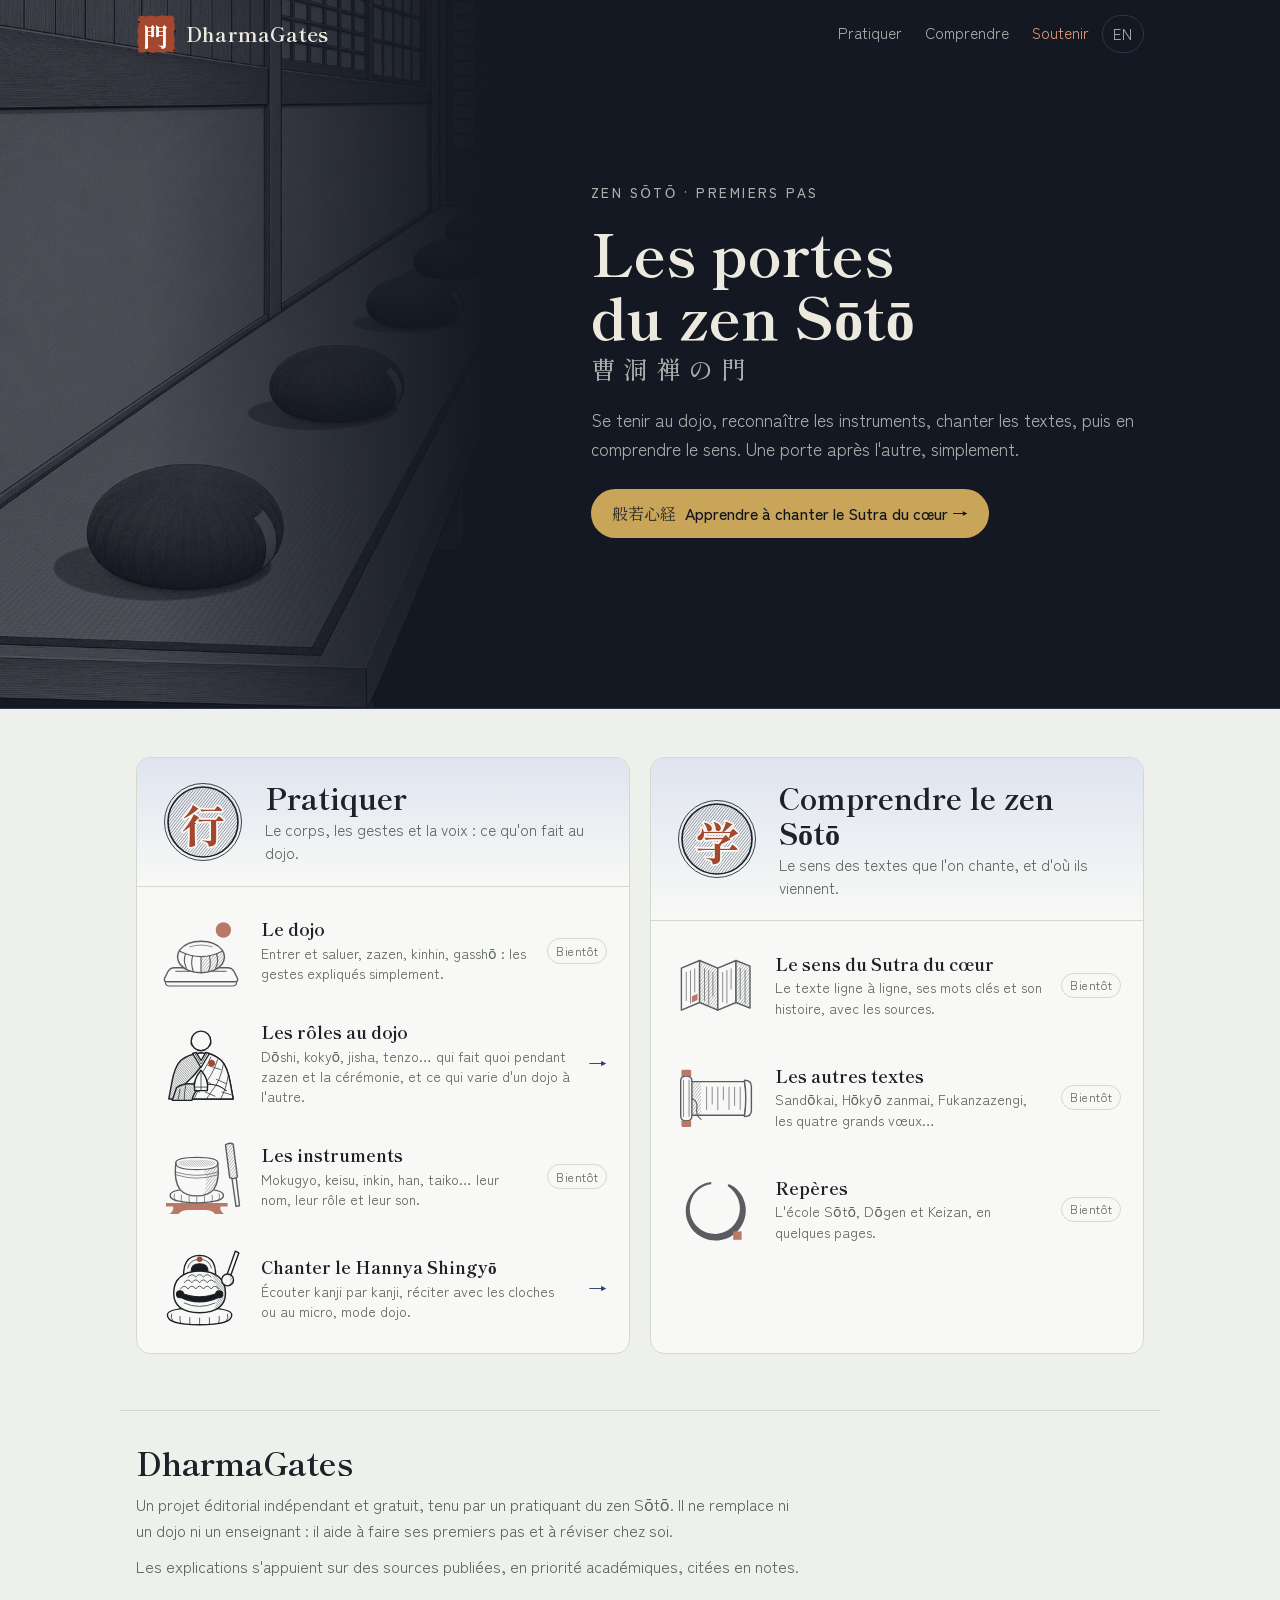
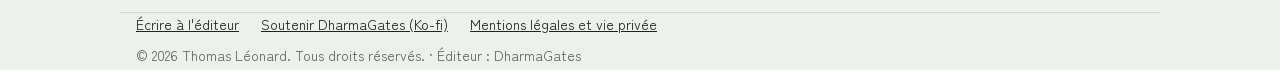
==== commit cac3978a: "Module « Cérémonies et rôles du dojo » : zazen du soir, vues déroulé, rôles, instruments, mode en di" ====
--- a/index.html
+++ b/index.html
@@ -59,7 +59,7 @@
       <header><span class="embleme" aria-hidden="true"><svg viewBox="0 0 120 120"><circle class="e-h" cx="60" cy="60" r="50"/><circle class="e-r1" cx="60" cy="60" r="55"/><circle class="e-r2" cx="60" cy="60" r="50"/><text x="60" y="62" text-anchor="middle" dominant-baseline="central" lang="ja">行</text></svg></span><div><h2 id="g1">Pratiquer</h2><p>Le corps, les gestes et la voix : ce qu'on fait au dojo.</p></div></header>
       <ul>
       <li><div class="item soon"><span class="pic" aria-hidden="true"><svg viewBox="0 0 120 120"><circle class="a" cx="92" cy="30" r="11"/><path class="s" d="M22 84 L98 84 Q104 84 107 89 L112 99 Q114 104 107 104 L13 104 Q6 104 8 99 L13 89 Q16 84 22 84 Z"/><path class="d" d="M9 104 Q9 110 15 110 L105 110 Q111 110 111 104"/><path class="d" d="M24 89 L96 89"/><path class="s" d="M30 58 Q23 68 30 79 Q40 91 60 91 Q80 91 90 79 Q97 68 90 58 Q80 46 60 46 Q40 46 30 58 Z"/><path class="h" d="M60 69 Q78 68 91 60 Q96 69 90 79 Q80 91 60 91 Z"/><path class="d" d="M29 60 Q60 76 91 60"/><path class="d" d="M38 64 Q34 74 39 84 M48 67 Q45 78 49 89 M60 68 L60 91 M72 67 Q75 78 71 89 M82 64 Q86 74 81 84"/><path class="d f" d="M44 54 Q60 49 76 54"/></svg></span><span class="t"><b>Le dojo</b><small>Entrer et saluer, zazen, kinhin, gasshō : les gestes expliqués simplement.</small></span><span class="tag">Bientôt</span></div></li>
-      <li><div class="item soon"><span class="pic" aria-hidden="true"><svg viewBox="0 0 120 120"><path class="s" d="M60 44 Q42 46 31 55 Q22 64 18 88 L14 110 L106 110 L102 88 Q98 64 89 55 Q78 46 60 44 Z"/><path class="h l" d="M60 44 Q42 46 31 55 Q22 64 18 88 L14 110 L26 110 Q31 93 45 81 Q58 69 66 53 L60 63 L50 45 Z"/><path class="s" d="M71 45 Q80 47 89 55 Q98 64 102 88 L106 110 L26 110 Q31 93 45 81 Q58 69 66 53 Z"/><path class="d f" d="M74 50 Q66 70 52 84 Q38 97 34 110 M84 53 Q76 78 62 92 Q52 102 50 110 M92 60 Q88 84 76 98 Q70 106 68 110 M99 76 Q96 96 88 110"/><path class="d f" d="M70 62 L88 68 M58 80 L74 88 M82 82 L96 88 M44 94 L58 100 M66 100 L80 106 M90 100 L103 104"/><path class="s" d="M48 45 L60 65 L72 45 L67 43.5 L60 55 L53 43.5 Z"/><path class="d f" d="M51 44.5 L60 60 L69 44.5"/><path class="s" d="M51 89 Q36 86 25 94 L19 112 L47 112 Q49 103 54 98 Z"/><path class="h l" d="M51 89 Q36 86 25 94 L19 112 L47 112 Q49 103 54 98 Z"/><path class="d f" d="M30 96 Q29 104 27 112 M38 91 Q36 102 36 112"/><path class="d" d="M69 89 Q84 88 96 98"/><path class="s" d="M51 98 Q48 83 60 69 Q72 83 69 98 Z"/><path class="d f" d="M60 73 L60 98 M52 93 L68 93"/><circle class="s" cx="60" cy="27" r="14"/><path class="d f" d="M46 28 Q44 31 47 34 M74 28 Q76 31 73 34"/><path class="a" d="M72 55 q4 -3 7 1 q3 4 -1 7 q-4 2 -7 -2 q-2 -3 1 -6 Z"/></svg></span><span class="t"><b>Les rôles au dojo</b><small>Dōshi, kokyō, jisha, tenzo… qui fait quoi pendant zazen et la cérémonie, et ce qui varie d'un dojo à l'autre.</small></span><span class="tag">Bientôt</span></div></li>
+      <li><a class="item" href="ceremonies/"><span class="pic" aria-hidden="true"><svg viewBox="0 0 120 120"><path class="s" d="M60 44 Q42 46 31 55 Q22 64 18 88 L14 110 L106 110 L102 88 Q98 64 89 55 Q78 46 60 44 Z"/><path class="h l" d="M60 44 Q42 46 31 55 Q22 64 18 88 L14 110 L26 110 Q31 93 45 81 Q58 69 66 53 L60 63 L50 45 Z"/><path class="s" d="M71 45 Q80 47 89 55 Q98 64 102 88 L106 110 L26 110 Q31 93 45 81 Q58 69 66 53 Z"/><path class="d f" d="M74 50 Q66 70 52 84 Q38 97 34 110 M84 53 Q76 78 62 92 Q52 102 50 110 M92 60 Q88 84 76 98 Q70 106 68 110 M99 76 Q96 96 88 110"/><path class="d f" d="M70 62 L88 68 M58 80 L74 88 M82 82 L96 88 M44 94 L58 100 M66 100 L80 106 M90 100 L103 104"/><path class="s" d="M48 45 L60 65 L72 45 L67 43.5 L60 55 L53 43.5 Z"/><path class="d f" d="M51 44.5 L60 60 L69 44.5"/><path class="s" d="M51 89 Q36 86 25 94 L19 112 L47 112 Q49 103 54 98 Z"/><path class="h l" d="M51 89 Q36 86 25 94 L19 112 L47 112 Q49 103 54 98 Z"/><path class="d f" d="M30 96 Q29 104 27 112 M38 91 Q36 102 36 112"/><path class="d" d="M69 89 Q84 88 96 98"/><path class="s" d="M51 98 Q48 83 60 69 Q72 83 69 98 Z"/><path class="d f" d="M60 73 L60 98 M52 93 L68 93"/><circle class="s" cx="60" cy="27" r="14"/><path class="d f" d="M46 28 Q44 31 47 34 M74 28 Q76 31 73 34"/><path class="a" d="M72 55 q4 -3 7 1 q3 4 -1 7 q-4 2 -7 -2 q-2 -3 1 -6 Z"/></svg></span><span class="t"><b>Les rôles au dojo</b><small>Dōshi, kokyō, jisha, tenzo… qui fait quoi pendant zazen et la cérémonie, et ce qui varie d'un dojo à l'autre.</small></span><span class="go" aria-hidden="true">→</span></a></li>
       <li><div class="item soon"><span class="pic" aria-hidden="true"><svg viewBox="0 0 120 120"><path class="s" d="M104 60 L110 59 L115 101 L110 102 Z"/><path class="s" d="M95 14 Q101 10 106 13 L112 60 Q107 64 101 61 Z"/><path class="h" d="M95 14 Q101 10 106 13 L112 60 Q107 64 101 61 Z"/><path class="a" d="M10 97 H98 V102 H10 Z M20 102 H88 Q86 107 93 113 H80 Q76 107 66 107 H42 Q32 107 28 113 H15 Q22 107 20 102 Z"/><path class="s" d="M16 86 Q16 77 54 77 Q92 77 92 86 Q93 96 54 97 Q15 96 16 86 Z"/><path class="d f" d="M22 84 Q20 90 24 95 M32 86 Q31 92 33 96.5 M43 87.5 Q42.5 93 43.5 97 M54 88 L54 97 M65 87.5 Q65.5 93 64.5 97 M76 86 Q77 92 75 96.5 M86 84 Q88 90 84 95"/><path class="s" d="M24 40 Q24 32 54 32 Q84 32 84 40 Q87 66 78 78 Q70 87 54 87 Q38 87 30 78 Q21 66 24 40 Z"/><path class="h l" d="M27.5 40 Q27.5 35.5 54 35.5 Q80.5 35.5 80.5 40 Q80.5 45.5 54 45.5 Q27.5 45.5 27.5 40 Z"/><path class="h" d="M64 50 Q76 49 84 43 Q87 66 78 78 Q72 85 62 86.5 Q72 70 64 50 Z"/><path class="d" d="M24 40 Q24 49.5 54 49.5 Q84 49.5 84 40"/><path class="d f" d="M24.5 53 Q54 62.5 83.5 53 M25 57 Q54 66.5 83 57"/></svg></span><span class="t"><b>Les instruments</b><small>Mokugyo, keisu, inkin, han, taiko… leur nom, leur rôle et leur son.</small></span><span class="tag">Bientôt</span></div></li>
       <li><a class="item" href="hannya-shingyo/fr/"><span class="pic" aria-hidden="true"><svg viewBox="0 0 120 120"><path class="s" d="M12 97 Q12 87 58 87 Q104 87 104 97 Q104 111 58 111 Q12 111 12 97 Z"/><path class="d f" d="M18 96 Q16 101 20 106 M30 99 Q29 104 31 109 M44 101 L44 110.5 M58 101.5 L58 111 M72 101 L72 110.5 M86 99 Q87 104 85 109 M98 96 Q100 101 96 106"/><path class="s" d="M36 48 Q31 13 58 12 Q85 13 80 48 Z"/><path class="s" d="M21 66 Q21 36 58 34 Q95 36 95 66 Q95 93 58 94 Q21 93 21 66 Z"/><path class="h l" d="M74 37 Q95 44 95 66 Q95 86 78 91.5 Q90 64 74 37 Z"/><path class="hole" d="M46 34.6 Q46 24 58 24 Q70 24 70 34.6 Q58 33.4 46 34.6 Z"/><path class="d f" d="M41 30 Q44 19 54 18 M75 30 Q72 19 62 18"/><path class="d f" d="M36 51 q5.5 -8 11 0 q5.5 -8 11 0 q5.5 -8 11 0 q5.5 -8 11 0 M30.5 60 q5.5 -8 11 0 q5.5 -8 11 0 q5.5 -8 11 0 q5.5 -8 11 0 q5.5 -8 11 0 M41.5 43 q5.5 -7 11 0 q5.5 -7 11 0 q5.5 -7 11 0"/><path class="hole" d="M29 71 Q58 86 87 71 Q90 66 85 65.5 Q58 77 31 65.5 Q26 66 29 71 Z"/><circle class="hole" cx="30" cy="67.5" r="5"/><circle class="hole" cx="86" cy="67.5" r="5"/><path class="d f" d="M36 80 Q58 90 80 80"/><circle class="a" cx="58" cy="17.5" r="4"/><path class="s" d="M109 6 L114 8.5 L102 42 L97 40 Z"/><circle class="s" cx="98" cy="47" r="8.5"/><path class="h" d="M98 38.5 a8.5 8.5 0 0 1 0 17 a12 12 0 0 0 0 -17 Z"/></svg></span><span class="t"><b>Chanter le Hannya Shingyō</b><small>Écouter kanji par kanji, réciter avec les cloches ou au micro, mode dojo.</small></span><span class="go" aria-hidden="true">→</span></a></li>
       </ul>
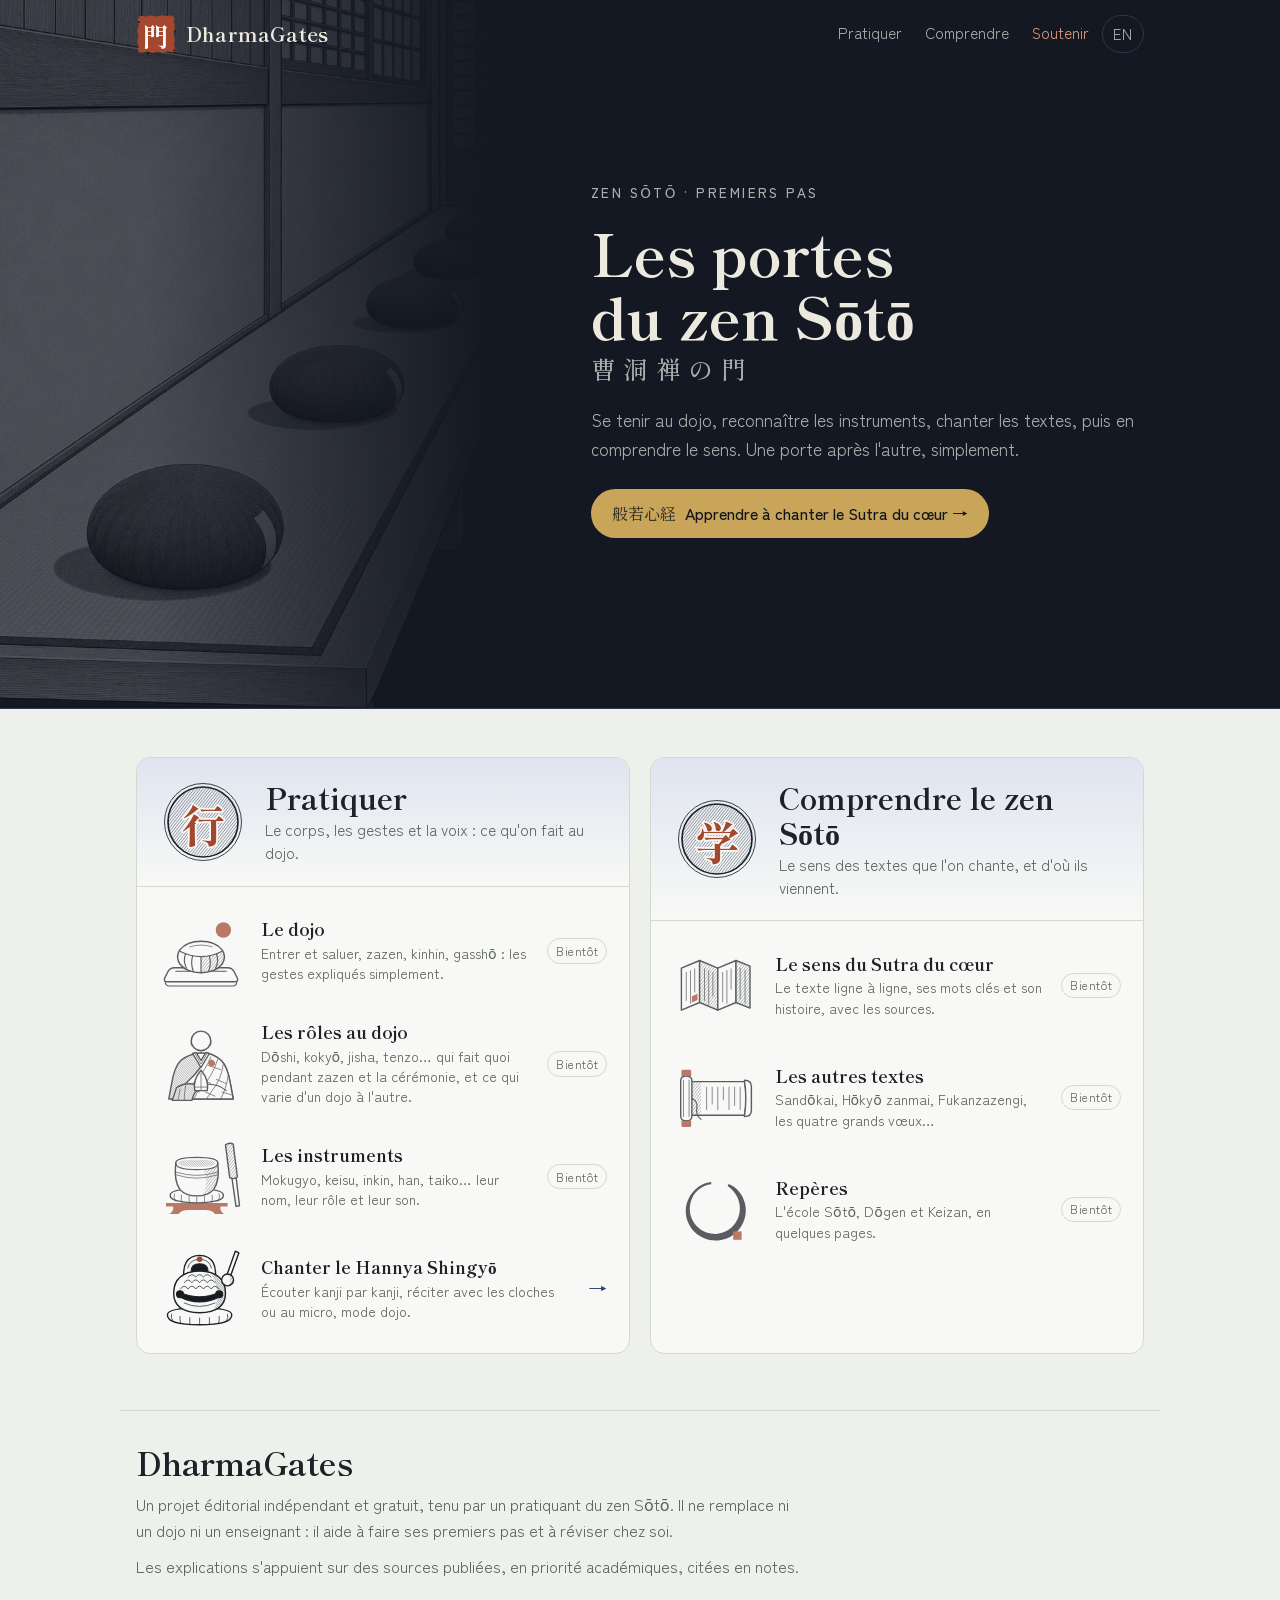
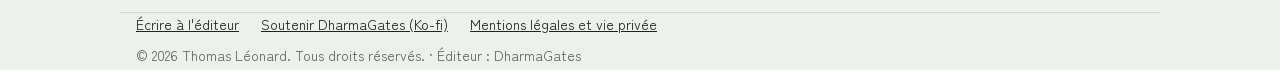
==== commit b030c070: "Mobile : images décoratives recompressées (dojo 401→164 Ko, Kannon 696→175 Ko), connexion anticipée " ====
--- a/index.html
+++ b/index.html
@@ -23,6 +23,8 @@
 <meta name="twitter:card" content="summary_large_image">
 <link rel="icon" href="hannya-shingyo/favicon.svg" type="image/svg+xml">
 <link rel="alternate icon" href="hannya-shingyo/hannya.ico">
+<link rel="preconnect" href="https://fonts.googleapis.com">
+<link rel="preconnect" href="https://fonts.gstatic.com" crossorigin>
 <link rel="stylesheet" href="https://fonts.googleapis.com/css2?family=Shippori+Mincho:wght@500;700&family=Zen+Kaku+Gothic+New:wght@400;500;700&display=swap">
 <link rel="stylesheet" href="site.css">
 </head>
@@ -59,7 +61,7 @@
       <header><span class="embleme" aria-hidden="true"><svg viewBox="0 0 120 120"><circle class="e-h" cx="60" cy="60" r="50"/><circle class="e-r1" cx="60" cy="60" r="55"/><circle class="e-r2" cx="60" cy="60" r="50"/><text x="60" y="62" text-anchor="middle" dominant-baseline="central" lang="ja">行</text></svg></span><div><h2 id="g1">Pratiquer</h2><p>Le corps, les gestes et la voix : ce qu'on fait au dojo.</p></div></header>
       <ul>
       <li><div class="item soon"><span class="pic" aria-hidden="true"><svg viewBox="0 0 120 120"><circle class="a" cx="92" cy="30" r="11"/><path class="s" d="M22 84 L98 84 Q104 84 107 89 L112 99 Q114 104 107 104 L13 104 Q6 104 8 99 L13 89 Q16 84 22 84 Z"/><path class="d" d="M9 104 Q9 110 15 110 L105 110 Q111 110 111 104"/><path class="d" d="M24 89 L96 89"/><path class="s" d="M30 58 Q23 68 30 79 Q40 91 60 91 Q80 91 90 79 Q97 68 90 58 Q80 46 60 46 Q40 46 30 58 Z"/><path class="h" d="M60 69 Q78 68 91 60 Q96 69 90 79 Q80 91 60 91 Z"/><path class="d" d="M29 60 Q60 76 91 60"/><path class="d" d="M38 64 Q34 74 39 84 M48 67 Q45 78 49 89 M60 68 L60 91 M72 67 Q75 78 71 89 M82 64 Q86 74 81 84"/><path class="d f" d="M44 54 Q60 49 76 54"/></svg></span><span class="t"><b>Le dojo</b><small>Entrer et saluer, zazen, kinhin, gasshō : les gestes expliqués simplement.</small></span><span class="tag">Bientôt</span></div></li>
-      <li><a class="item" href="ceremonies/"><span class="pic" aria-hidden="true"><svg viewBox="0 0 120 120"><path class="s" d="M60 44 Q42 46 31 55 Q22 64 18 88 L14 110 L106 110 L102 88 Q98 64 89 55 Q78 46 60 44 Z"/><path class="h l" d="M60 44 Q42 46 31 55 Q22 64 18 88 L14 110 L26 110 Q31 93 45 81 Q58 69 66 53 L60 63 L50 45 Z"/><path class="s" d="M71 45 Q80 47 89 55 Q98 64 102 88 L106 110 L26 110 Q31 93 45 81 Q58 69 66 53 Z"/><path class="d f" d="M74 50 Q66 70 52 84 Q38 97 34 110 M84 53 Q76 78 62 92 Q52 102 50 110 M92 60 Q88 84 76 98 Q70 106 68 110 M99 76 Q96 96 88 110"/><path class="d f" d="M70 62 L88 68 M58 80 L74 88 M82 82 L96 88 M44 94 L58 100 M66 100 L80 106 M90 100 L103 104"/><path class="s" d="M48 45 L60 65 L72 45 L67 43.5 L60 55 L53 43.5 Z"/><path class="d f" d="M51 44.5 L60 60 L69 44.5"/><path class="s" d="M51 89 Q36 86 25 94 L19 112 L47 112 Q49 103 54 98 Z"/><path class="h l" d="M51 89 Q36 86 25 94 L19 112 L47 112 Q49 103 54 98 Z"/><path class="d f" d="M30 96 Q29 104 27 112 M38 91 Q36 102 36 112"/><path class="d" d="M69 89 Q84 88 96 98"/><path class="s" d="M51 98 Q48 83 60 69 Q72 83 69 98 Z"/><path class="d f" d="M60 73 L60 98 M52 93 L68 93"/><circle class="s" cx="60" cy="27" r="14"/><path class="d f" d="M46 28 Q44 31 47 34 M74 28 Q76 31 73 34"/><path class="a" d="M72 55 q4 -3 7 1 q3 4 -1 7 q-4 2 -7 -2 q-2 -3 1 -6 Z"/></svg></span><span class="t"><b>Les rôles au dojo</b><small>Dōshi, kokyō, jisha, tenzo… qui fait quoi pendant zazen et la cérémonie, et ce qui varie d'un dojo à l'autre.</small></span><span class="go" aria-hidden="true">→</span></a></li>
+      <li><div class="item soon"><span class="pic" aria-hidden="true"><svg viewBox="0 0 120 120"><path class="s" d="M60 44 Q42 46 31 55 Q22 64 18 88 L14 110 L106 110 L102 88 Q98 64 89 55 Q78 46 60 44 Z"/><path class="h l" d="M60 44 Q42 46 31 55 Q22 64 18 88 L14 110 L26 110 Q31 93 45 81 Q58 69 66 53 L60 63 L50 45 Z"/><path class="s" d="M71 45 Q80 47 89 55 Q98 64 102 88 L106 110 L26 110 Q31 93 45 81 Q58 69 66 53 Z"/><path class="d f" d="M74 50 Q66 70 52 84 Q38 97 34 110 M84 53 Q76 78 62 92 Q52 102 50 110 M92 60 Q88 84 76 98 Q70 106 68 110 M99 76 Q96 96 88 110"/><path class="d f" d="M70 62 L88 68 M58 80 L74 88 M82 82 L96 88 M44 94 L58 100 M66 100 L80 106 M90 100 L103 104"/><path class="s" d="M48 45 L60 65 L72 45 L67 43.5 L60 55 L53 43.5 Z"/><path class="d f" d="M51 44.5 L60 60 L69 44.5"/><path class="s" d="M51 89 Q36 86 25 94 L19 112 L47 112 Q49 103 54 98 Z"/><path class="h l" d="M51 89 Q36 86 25 94 L19 112 L47 112 Q49 103 54 98 Z"/><path class="d f" d="M30 96 Q29 104 27 112 M38 91 Q36 102 36 112"/><path class="d" d="M69 89 Q84 88 96 98"/><path class="s" d="M51 98 Q48 83 60 69 Q72 83 69 98 Z"/><path class="d f" d="M60 73 L60 98 M52 93 L68 93"/><circle class="s" cx="60" cy="27" r="14"/><path class="d f" d="M46 28 Q44 31 47 34 M74 28 Q76 31 73 34"/><path class="a" d="M72 55 q4 -3 7 1 q3 4 -1 7 q-4 2 -7 -2 q-2 -3 1 -6 Z"/></svg></span><span class="t"><b>Les rôles au dojo</b><small>Dōshi, kokyō, jisha, tenzo… qui fait quoi pendant zazen et la cérémonie, et ce qui varie d'un dojo à l'autre.</small></span><span class="tag">Bientôt</span></div></li>
       <li><div class="item soon"><span class="pic" aria-hidden="true"><svg viewBox="0 0 120 120"><path class="s" d="M104 60 L110 59 L115 101 L110 102 Z"/><path class="s" d="M95 14 Q101 10 106 13 L112 60 Q107 64 101 61 Z"/><path class="h" d="M95 14 Q101 10 106 13 L112 60 Q107 64 101 61 Z"/><path class="a" d="M10 97 H98 V102 H10 Z M20 102 H88 Q86 107 93 113 H80 Q76 107 66 107 H42 Q32 107 28 113 H15 Q22 107 20 102 Z"/><path class="s" d="M16 86 Q16 77 54 77 Q92 77 92 86 Q93 96 54 97 Q15 96 16 86 Z"/><path class="d f" d="M22 84 Q20 90 24 95 M32 86 Q31 92 33 96.5 M43 87.5 Q42.5 93 43.5 97 M54 88 L54 97 M65 87.5 Q65.5 93 64.5 97 M76 86 Q77 92 75 96.5 M86 84 Q88 90 84 95"/><path class="s" d="M24 40 Q24 32 54 32 Q84 32 84 40 Q87 66 78 78 Q70 87 54 87 Q38 87 30 78 Q21 66 24 40 Z"/><path class="h l" d="M27.5 40 Q27.5 35.5 54 35.5 Q80.5 35.5 80.5 40 Q80.5 45.5 54 45.5 Q27.5 45.5 27.5 40 Z"/><path class="h" d="M64 50 Q76 49 84 43 Q87 66 78 78 Q72 85 62 86.5 Q72 70 64 50 Z"/><path class="d" d="M24 40 Q24 49.5 54 49.5 Q84 49.5 84 40"/><path class="d f" d="M24.5 53 Q54 62.5 83.5 53 M25 57 Q54 66.5 83 57"/></svg></span><span class="t"><b>Les instruments</b><small>Mokugyo, keisu, inkin, han, taiko… leur nom, leur rôle et leur son.</small></span><span class="tag">Bientôt</span></div></li>
       <li><a class="item" href="hannya-shingyo/fr/"><span class="pic" aria-hidden="true"><svg viewBox="0 0 120 120"><path class="s" d="M12 97 Q12 87 58 87 Q104 87 104 97 Q104 111 58 111 Q12 111 12 97 Z"/><path class="d f" d="M18 96 Q16 101 20 106 M30 99 Q29 104 31 109 M44 101 L44 110.5 M58 101.5 L58 111 M72 101 L72 110.5 M86 99 Q87 104 85 109 M98 96 Q100 101 96 106"/><path class="s" d="M36 48 Q31 13 58 12 Q85 13 80 48 Z"/><path class="s" d="M21 66 Q21 36 58 34 Q95 36 95 66 Q95 93 58 94 Q21 93 21 66 Z"/><path class="h l" d="M74 37 Q95 44 95 66 Q95 86 78 91.5 Q90 64 74 37 Z"/><path class="hole" d="M46 34.6 Q46 24 58 24 Q70 24 70 34.6 Q58 33.4 46 34.6 Z"/><path class="d f" d="M41 30 Q44 19 54 18 M75 30 Q72 19 62 18"/><path class="d f" d="M36 51 q5.5 -8 11 0 q5.5 -8 11 0 q5.5 -8 11 0 q5.5 -8 11 0 M30.5 60 q5.5 -8 11 0 q5.5 -8 11 0 q5.5 -8 11 0 q5.5 -8 11 0 q5.5 -8 11 0 M41.5 43 q5.5 -7 11 0 q5.5 -7 11 0 q5.5 -7 11 0"/><path class="hole" d="M29 71 Q58 86 87 71 Q90 66 85 65.5 Q58 77 31 65.5 Q26 66 29 71 Z"/><circle class="hole" cx="30" cy="67.5" r="5"/><circle class="hole" cx="86" cy="67.5" r="5"/><path class="d f" d="M36 80 Q58 90 80 80"/><circle class="a" cx="58" cy="17.5" r="4"/><path class="s" d="M109 6 L114 8.5 L102 42 L97 40 Z"/><circle class="s" cx="98" cy="47" r="8.5"/><path class="h" d="M98 38.5 a8.5 8.5 0 0 1 0 17 a12 12 0 0 0 0 -17 Z"/></svg></span><span class="t"><b>Chanter le Hannya Shingyō</b><small>Écouter kanji par kanji, réciter avec les cloches ou au micro, mode dojo.</small></span><span class="go" aria-hidden="true">→</span></a></li>
       </ul>
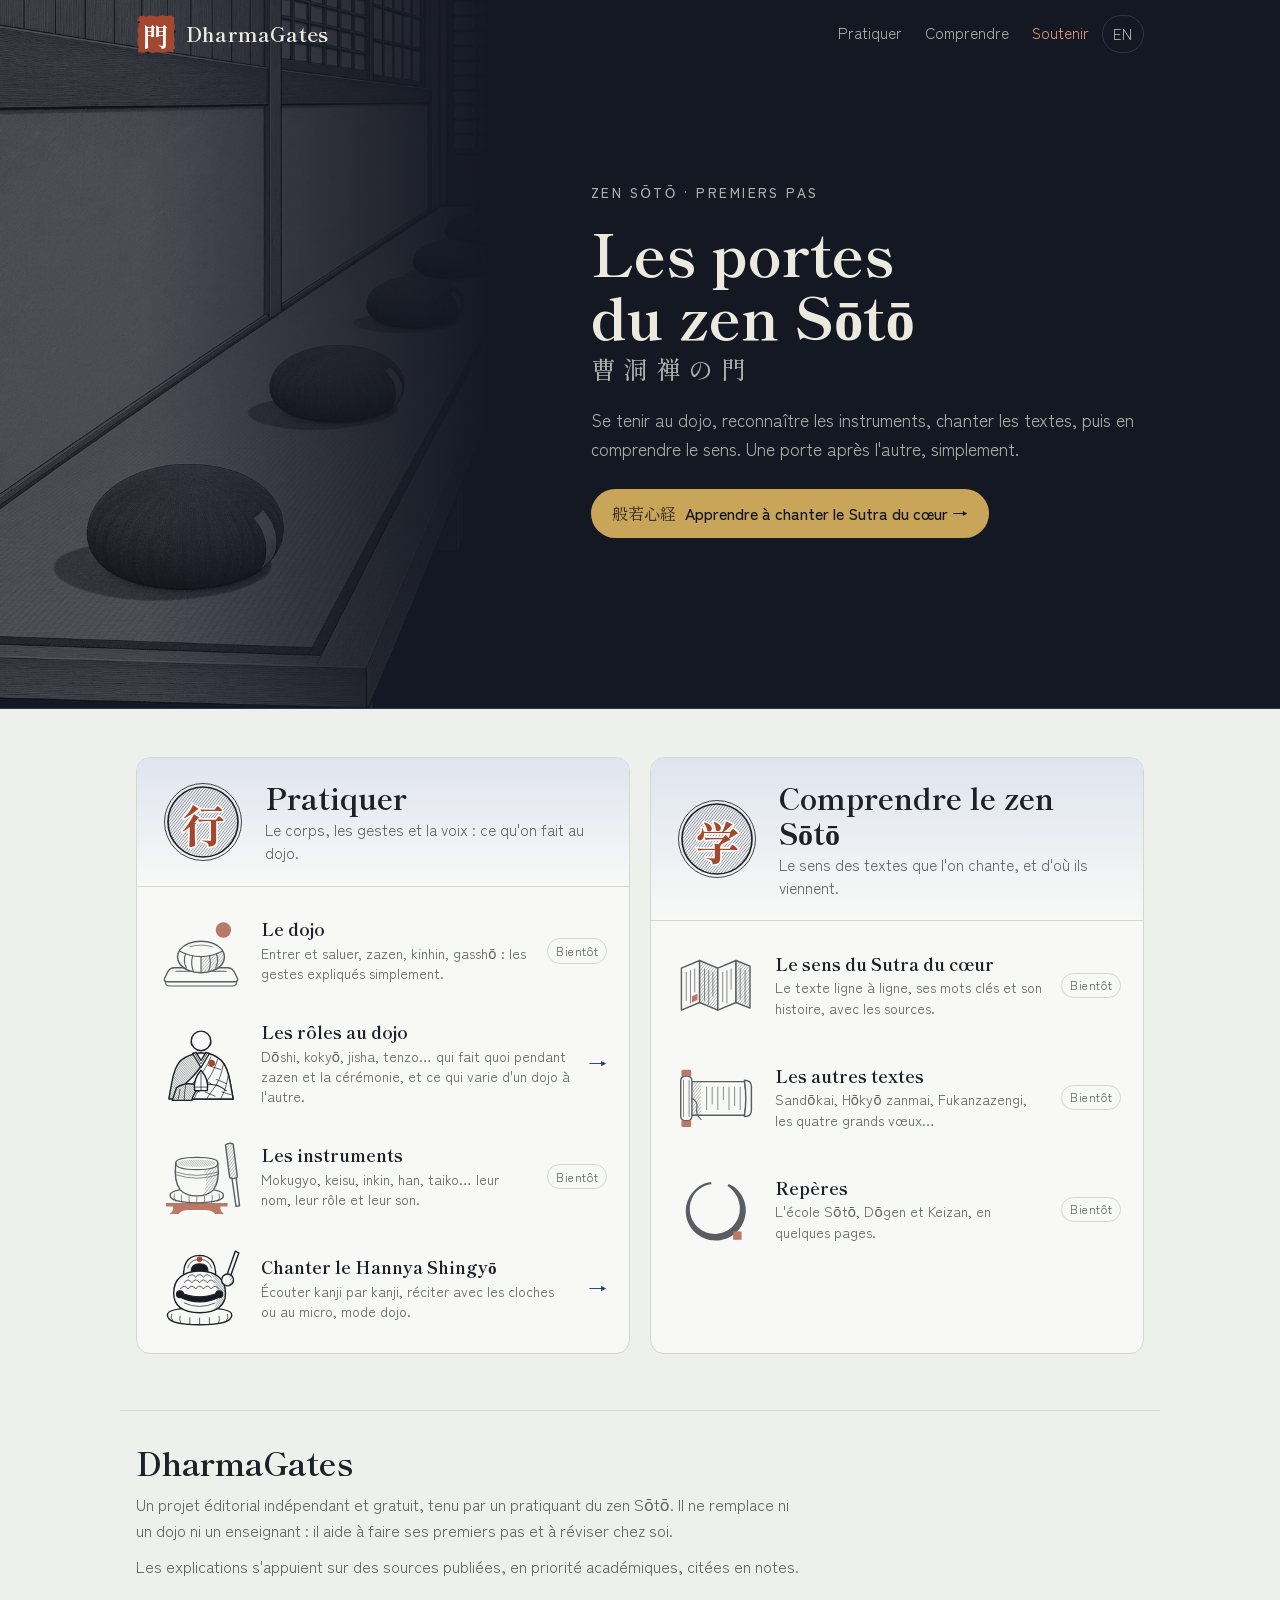
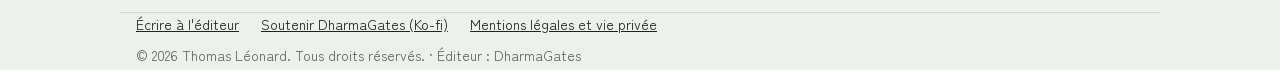
==== commit 16e43c4a: "Merge pull request #12 from leonardjthomas1325/claude/project-thread-kr0qq0 Module « Cérémonies et r" ====
--- a/index.html
+++ b/index.html
@@ -61,7 +61,7 @@
       <header><span class="embleme" aria-hidden="true"><svg viewBox="0 0 120 120"><circle class="e-h" cx="60" cy="60" r="50"/><circle class="e-r1" cx="60" cy="60" r="55"/><circle class="e-r2" cx="60" cy="60" r="50"/><text x="60" y="62" text-anchor="middle" dominant-baseline="central" lang="ja">行</text></svg></span><div><h2 id="g1">Pratiquer</h2><p>Le corps, les gestes et la voix : ce qu'on fait au dojo.</p></div></header>
       <ul>
       <li><div class="item soon"><span class="pic" aria-hidden="true"><svg viewBox="0 0 120 120"><circle class="a" cx="92" cy="30" r="11"/><path class="s" d="M22 84 L98 84 Q104 84 107 89 L112 99 Q114 104 107 104 L13 104 Q6 104 8 99 L13 89 Q16 84 22 84 Z"/><path class="d" d="M9 104 Q9 110 15 110 L105 110 Q111 110 111 104"/><path class="d" d="M24 89 L96 89"/><path class="s" d="M30 58 Q23 68 30 79 Q40 91 60 91 Q80 91 90 79 Q97 68 90 58 Q80 46 60 46 Q40 46 30 58 Z"/><path class="h" d="M60 69 Q78 68 91 60 Q96 69 90 79 Q80 91 60 91 Z"/><path class="d" d="M29 60 Q60 76 91 60"/><path class="d" d="M38 64 Q34 74 39 84 M48 67 Q45 78 49 89 M60 68 L60 91 M72 67 Q75 78 71 89 M82 64 Q86 74 81 84"/><path class="d f" d="M44 54 Q60 49 76 54"/></svg></span><span class="t"><b>Le dojo</b><small>Entrer et saluer, zazen, kinhin, gasshō : les gestes expliqués simplement.</small></span><span class="tag">Bientôt</span></div></li>
-      <li><div class="item soon"><span class="pic" aria-hidden="true"><svg viewBox="0 0 120 120"><path class="s" d="M60 44 Q42 46 31 55 Q22 64 18 88 L14 110 L106 110 L102 88 Q98 64 89 55 Q78 46 60 44 Z"/><path class="h l" d="M60 44 Q42 46 31 55 Q22 64 18 88 L14 110 L26 110 Q31 93 45 81 Q58 69 66 53 L60 63 L50 45 Z"/><path class="s" d="M71 45 Q80 47 89 55 Q98 64 102 88 L106 110 L26 110 Q31 93 45 81 Q58 69 66 53 Z"/><path class="d f" d="M74 50 Q66 70 52 84 Q38 97 34 110 M84 53 Q76 78 62 92 Q52 102 50 110 M92 60 Q88 84 76 98 Q70 106 68 110 M99 76 Q96 96 88 110"/><path class="d f" d="M70 62 L88 68 M58 80 L74 88 M82 82 L96 88 M44 94 L58 100 M66 100 L80 106 M90 100 L103 104"/><path class="s" d="M48 45 L60 65 L72 45 L67 43.5 L60 55 L53 43.5 Z"/><path class="d f" d="M51 44.5 L60 60 L69 44.5"/><path class="s" d="M51 89 Q36 86 25 94 L19 112 L47 112 Q49 103 54 98 Z"/><path class="h l" d="M51 89 Q36 86 25 94 L19 112 L47 112 Q49 103 54 98 Z"/><path class="d f" d="M30 96 Q29 104 27 112 M38 91 Q36 102 36 112"/><path class="d" d="M69 89 Q84 88 96 98"/><path class="s" d="M51 98 Q48 83 60 69 Q72 83 69 98 Z"/><path class="d f" d="M60 73 L60 98 M52 93 L68 93"/><circle class="s" cx="60" cy="27" r="14"/><path class="d f" d="M46 28 Q44 31 47 34 M74 28 Q76 31 73 34"/><path class="a" d="M72 55 q4 -3 7 1 q3 4 -1 7 q-4 2 -7 -2 q-2 -3 1 -6 Z"/></svg></span><span class="t"><b>Les rôles au dojo</b><small>Dōshi, kokyō, jisha, tenzo… qui fait quoi pendant zazen et la cérémonie, et ce qui varie d'un dojo à l'autre.</small></span><span class="tag">Bientôt</span></div></li>
+      <li><a class="item" href="ceremonies/"><span class="pic" aria-hidden="true"><svg viewBox="0 0 120 120"><path class="s" d="M60 44 Q42 46 31 55 Q22 64 18 88 L14 110 L106 110 L102 88 Q98 64 89 55 Q78 46 60 44 Z"/><path class="h l" d="M60 44 Q42 46 31 55 Q22 64 18 88 L14 110 L26 110 Q31 93 45 81 Q58 69 66 53 L60 63 L50 45 Z"/><path class="s" d="M71 45 Q80 47 89 55 Q98 64 102 88 L106 110 L26 110 Q31 93 45 81 Q58 69 66 53 Z"/><path class="d f" d="M74 50 Q66 70 52 84 Q38 97 34 110 M84 53 Q76 78 62 92 Q52 102 50 110 M92 60 Q88 84 76 98 Q70 106 68 110 M99 76 Q96 96 88 110"/><path class="d f" d="M70 62 L88 68 M58 80 L74 88 M82 82 L96 88 M44 94 L58 100 M66 100 L80 106 M90 100 L103 104"/><path class="s" d="M48 45 L60 65 L72 45 L67 43.5 L60 55 L53 43.5 Z"/><path class="d f" d="M51 44.5 L60 60 L69 44.5"/><path class="s" d="M51 89 Q36 86 25 94 L19 112 L47 112 Q49 103 54 98 Z"/><path class="h l" d="M51 89 Q36 86 25 94 L19 112 L47 112 Q49 103 54 98 Z"/><path class="d f" d="M30 96 Q29 104 27 112 M38 91 Q36 102 36 112"/><path class="d" d="M69 89 Q84 88 96 98"/><path class="s" d="M51 98 Q48 83 60 69 Q72 83 69 98 Z"/><path class="d f" d="M60 73 L60 98 M52 93 L68 93"/><circle class="s" cx="60" cy="27" r="14"/><path class="d f" d="M46 28 Q44 31 47 34 M74 28 Q76 31 73 34"/><path class="a" d="M72 55 q4 -3 7 1 q3 4 -1 7 q-4 2 -7 -2 q-2 -3 1 -6 Z"/></svg></span><span class="t"><b>Les rôles au dojo</b><small>Dōshi, kokyō, jisha, tenzo… qui fait quoi pendant zazen et la cérémonie, et ce qui varie d'un dojo à l'autre.</small></span><span class="go" aria-hidden="true">→</span></a></li>
       <li><div class="item soon"><span class="pic" aria-hidden="true"><svg viewBox="0 0 120 120"><path class="s" d="M104 60 L110 59 L115 101 L110 102 Z"/><path class="s" d="M95 14 Q101 10 106 13 L112 60 Q107 64 101 61 Z"/><path class="h" d="M95 14 Q101 10 106 13 L112 60 Q107 64 101 61 Z"/><path class="a" d="M10 97 H98 V102 H10 Z M20 102 H88 Q86 107 93 113 H80 Q76 107 66 107 H42 Q32 107 28 113 H15 Q22 107 20 102 Z"/><path class="s" d="M16 86 Q16 77 54 77 Q92 77 92 86 Q93 96 54 97 Q15 96 16 86 Z"/><path class="d f" d="M22 84 Q20 90 24 95 M32 86 Q31 92 33 96.5 M43 87.5 Q42.5 93 43.5 97 M54 88 L54 97 M65 87.5 Q65.5 93 64.5 97 M76 86 Q77 92 75 96.5 M86 84 Q88 90 84 95"/><path class="s" d="M24 40 Q24 32 54 32 Q84 32 84 40 Q87 66 78 78 Q70 87 54 87 Q38 87 30 78 Q21 66 24 40 Z"/><path class="h l" d="M27.5 40 Q27.5 35.5 54 35.5 Q80.5 35.5 80.5 40 Q80.5 45.5 54 45.5 Q27.5 45.5 27.5 40 Z"/><path class="h" d="M64 50 Q76 49 84 43 Q87 66 78 78 Q72 85 62 86.5 Q72 70 64 50 Z"/><path class="d" d="M24 40 Q24 49.5 54 49.5 Q84 49.5 84 40"/><path class="d f" d="M24.5 53 Q54 62.5 83.5 53 M25 57 Q54 66.5 83 57"/></svg></span><span class="t"><b>Les instruments</b><small>Mokugyo, keisu, inkin, han, taiko… leur nom, leur rôle et leur son.</small></span><span class="tag">Bientôt</span></div></li>
       <li><a class="item" href="hannya-shingyo/fr/"><span class="pic" aria-hidden="true"><svg viewBox="0 0 120 120"><path class="s" d="M12 97 Q12 87 58 87 Q104 87 104 97 Q104 111 58 111 Q12 111 12 97 Z"/><path class="d f" d="M18 96 Q16 101 20 106 M30 99 Q29 104 31 109 M44 101 L44 110.5 M58 101.5 L58 111 M72 101 L72 110.5 M86 99 Q87 104 85 109 M98 96 Q100 101 96 106"/><path class="s" d="M36 48 Q31 13 58 12 Q85 13 80 48 Z"/><path class="s" d="M21 66 Q21 36 58 34 Q95 36 95 66 Q95 93 58 94 Q21 93 21 66 Z"/><path class="h l" d="M74 37 Q95 44 95 66 Q95 86 78 91.5 Q90 64 74 37 Z"/><path class="hole" d="M46 34.6 Q46 24 58 24 Q70 24 70 34.6 Q58 33.4 46 34.6 Z"/><path class="d f" d="M41 30 Q44 19 54 18 M75 30 Q72 19 62 18"/><path class="d f" d="M36 51 q5.5 -8 11 0 q5.5 -8 11 0 q5.5 -8 11 0 q5.5 -8 11 0 M30.5 60 q5.5 -8 11 0 q5.5 -8 11 0 q5.5 -8 11 0 q5.5 -8 11 0 q5.5 -8 11 0 M41.5 43 q5.5 -7 11 0 q5.5 -7 11 0 q5.5 -7 11 0"/><path class="hole" d="M29 71 Q58 86 87 71 Q90 66 85 65.5 Q58 77 31 65.5 Q26 66 29 71 Z"/><circle class="hole" cx="30" cy="67.5" r="5"/><circle class="hole" cx="86" cy="67.5" r="5"/><path class="d f" d="M36 80 Q58 90 80 80"/><circle class="a" cx="58" cy="17.5" r="4"/><path class="s" d="M109 6 L114 8.5 L102 42 L97 40 Z"/><circle class="s" cx="98" cy="47" r="8.5"/><path class="h" d="M98 38.5 a8.5 8.5 0 0 1 0 17 a12 12 0 0 0 0 -17 Z"/></svg></span><span class="t"><b>Chanter le Hannya Shingyō</b><small>Écouter kanji par kanji, réciter avec les cloches ou au micro, mode dojo.</small></span><span class="go" aria-hidden="true">→</span></a></li>
       </ul>
